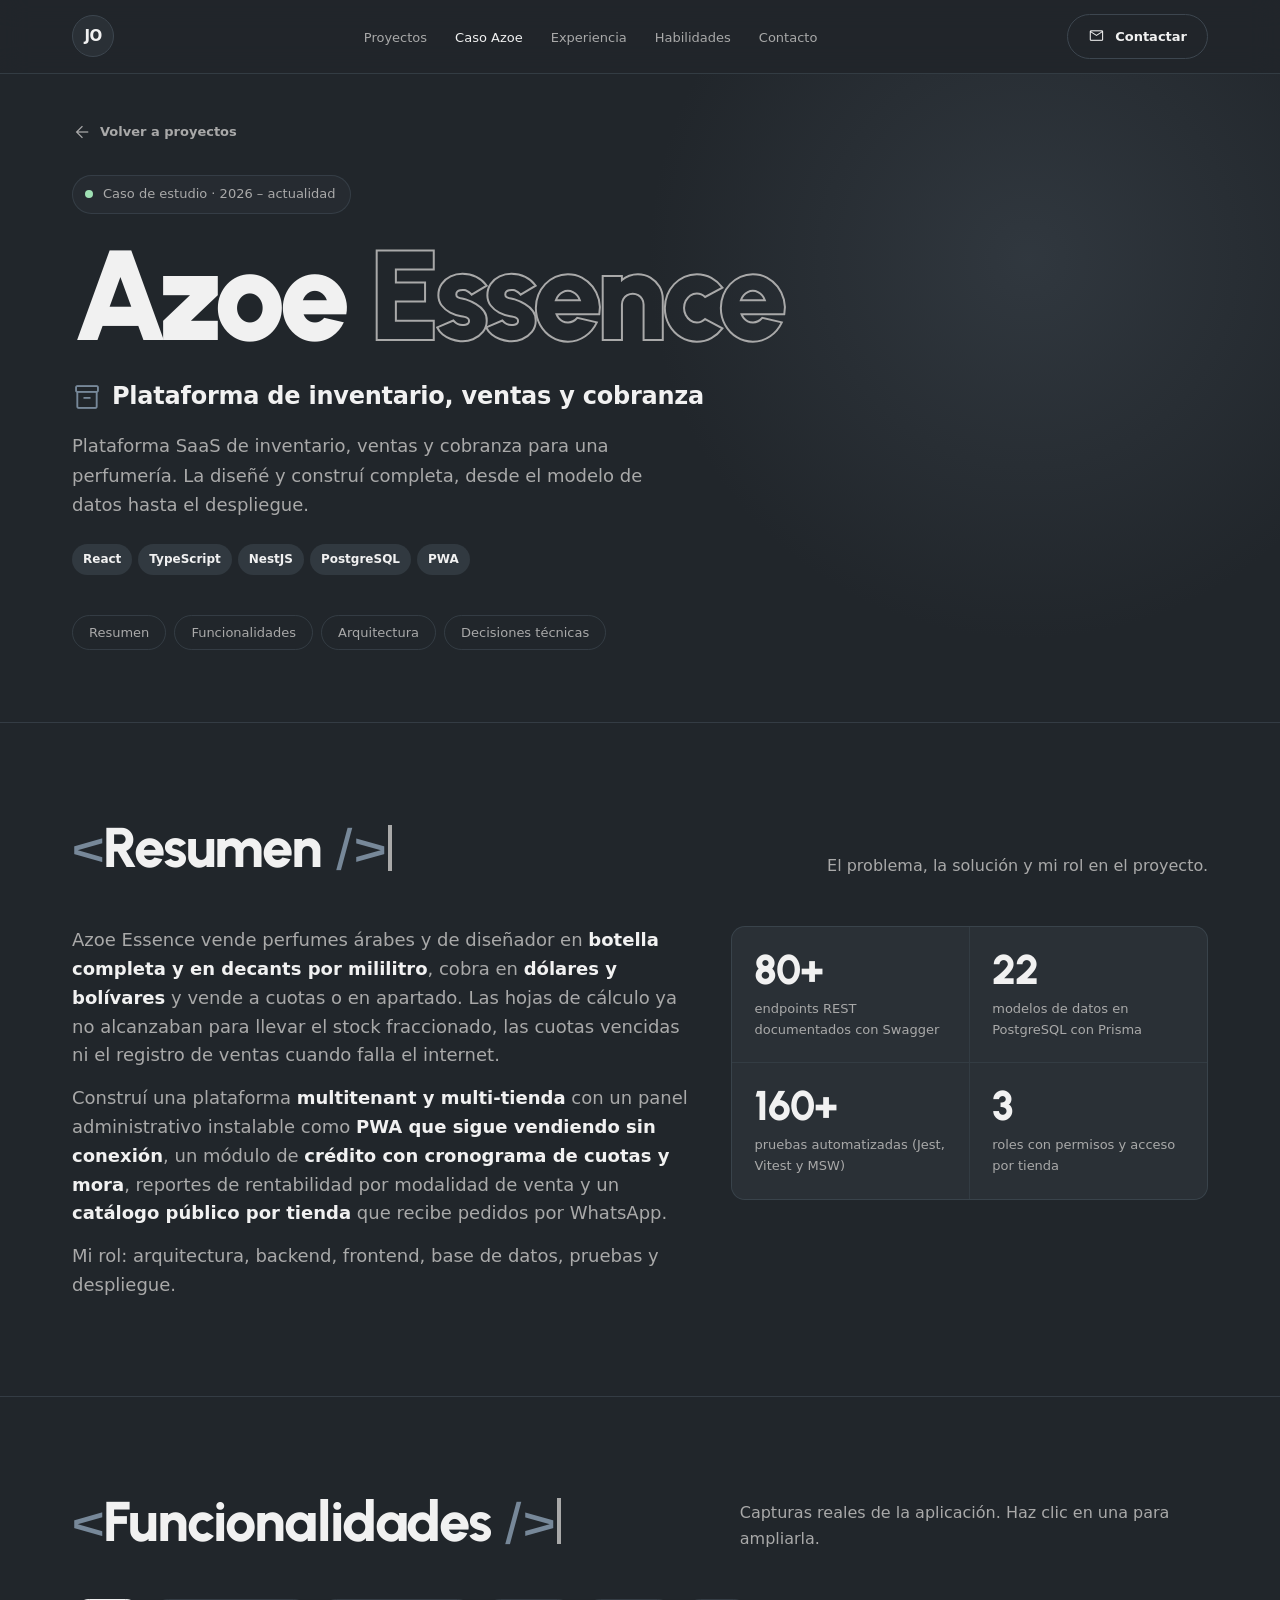
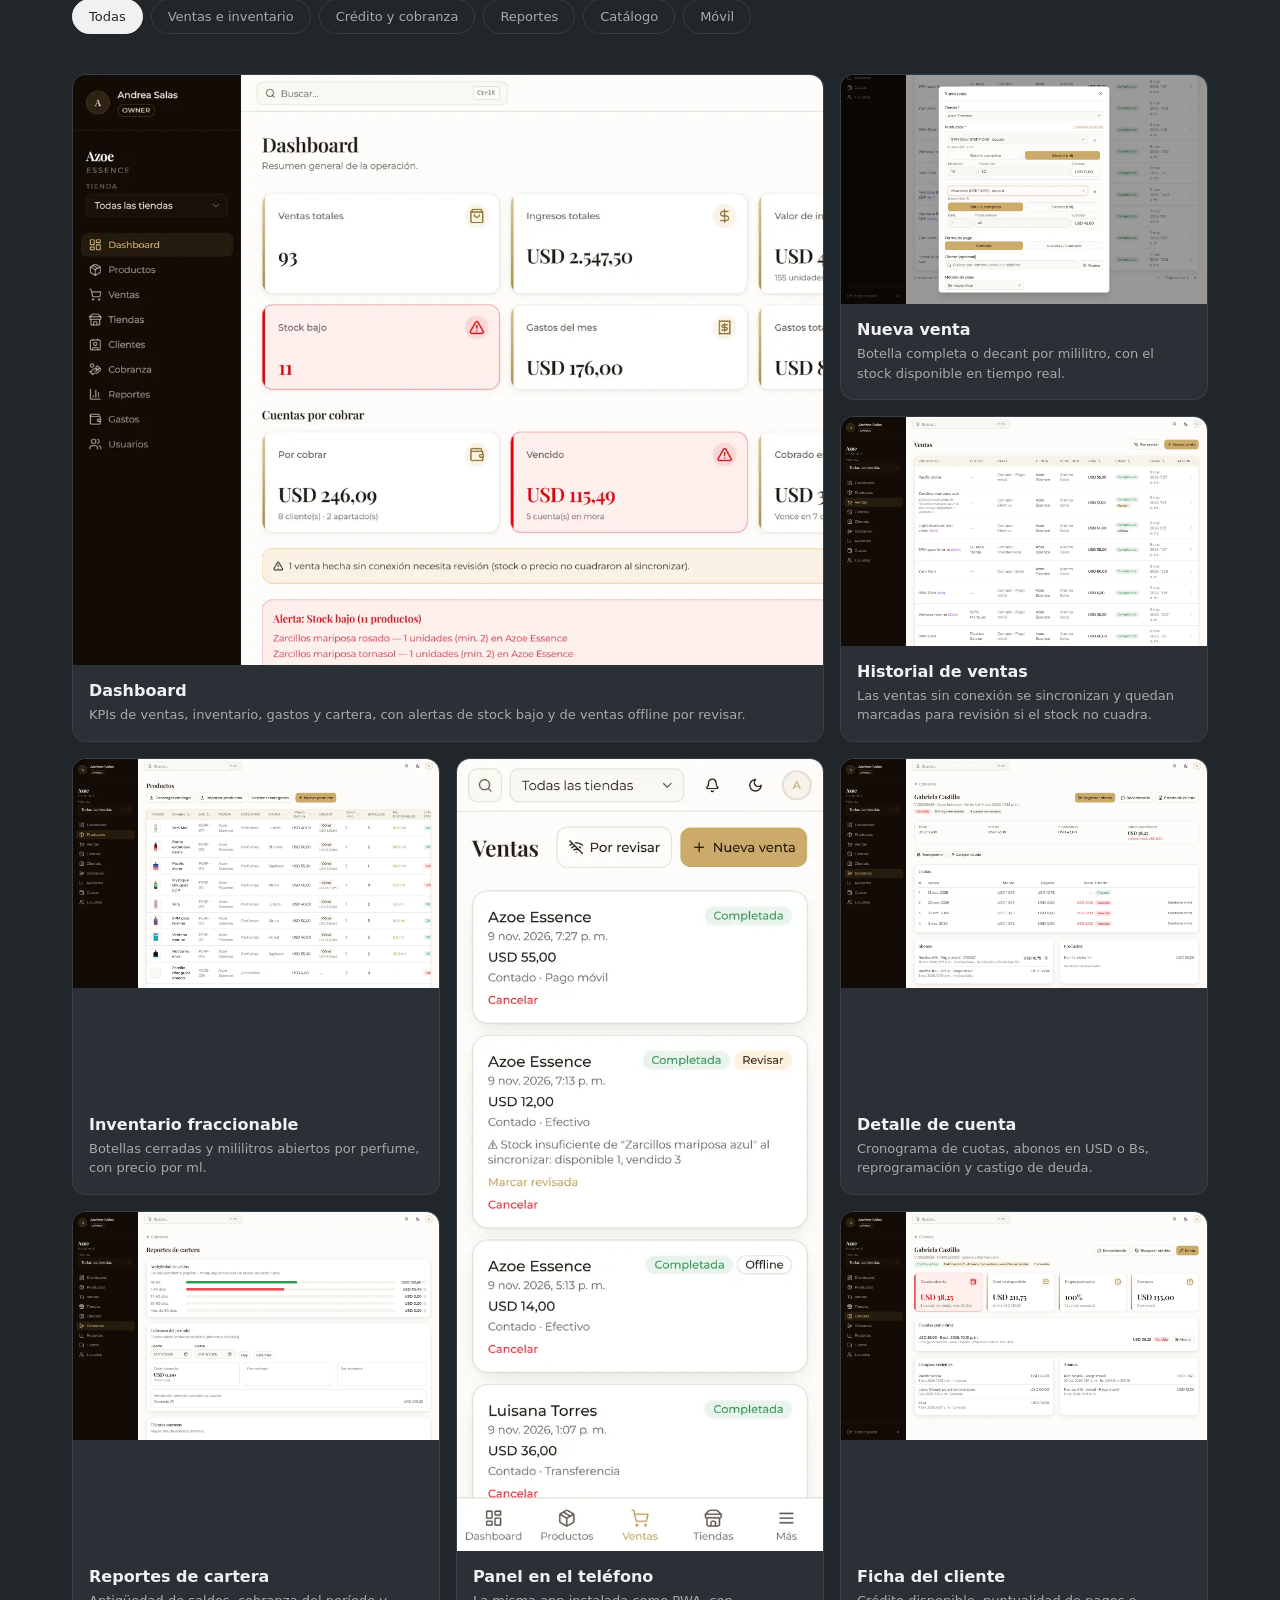
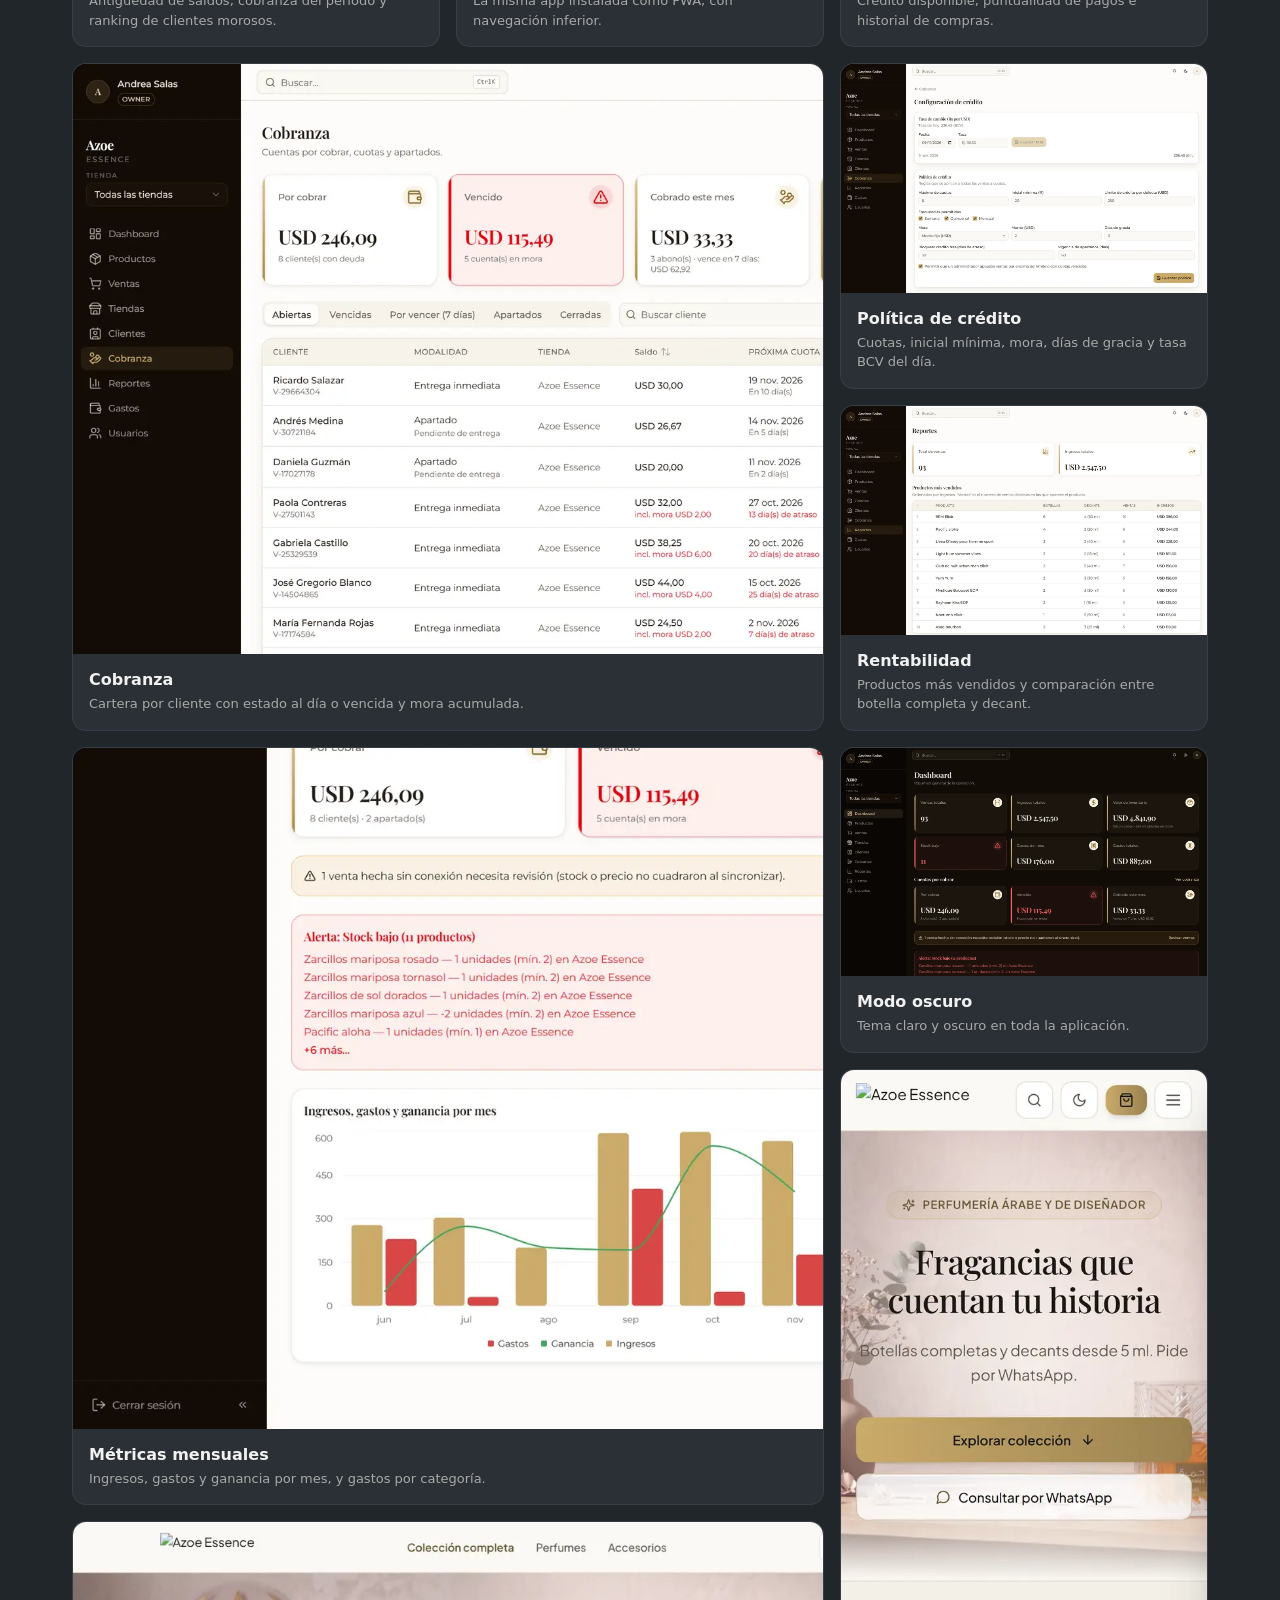
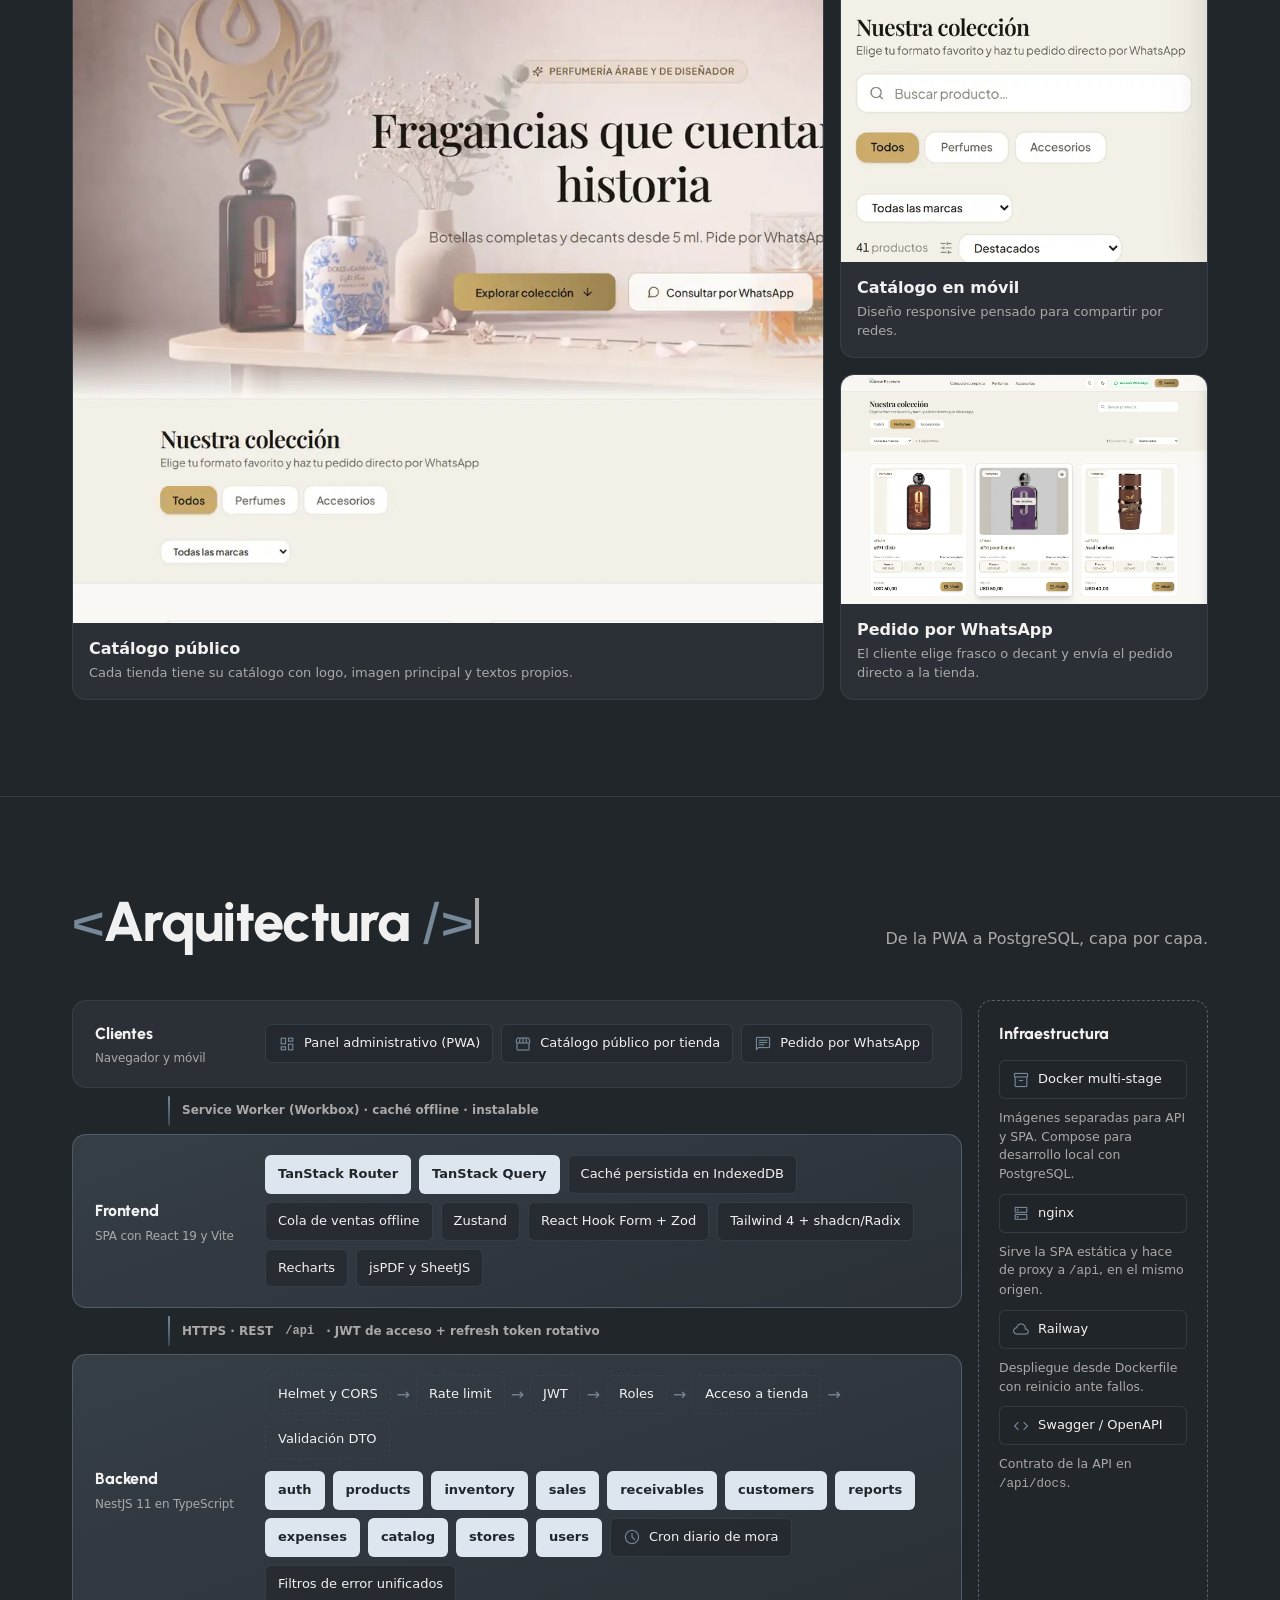
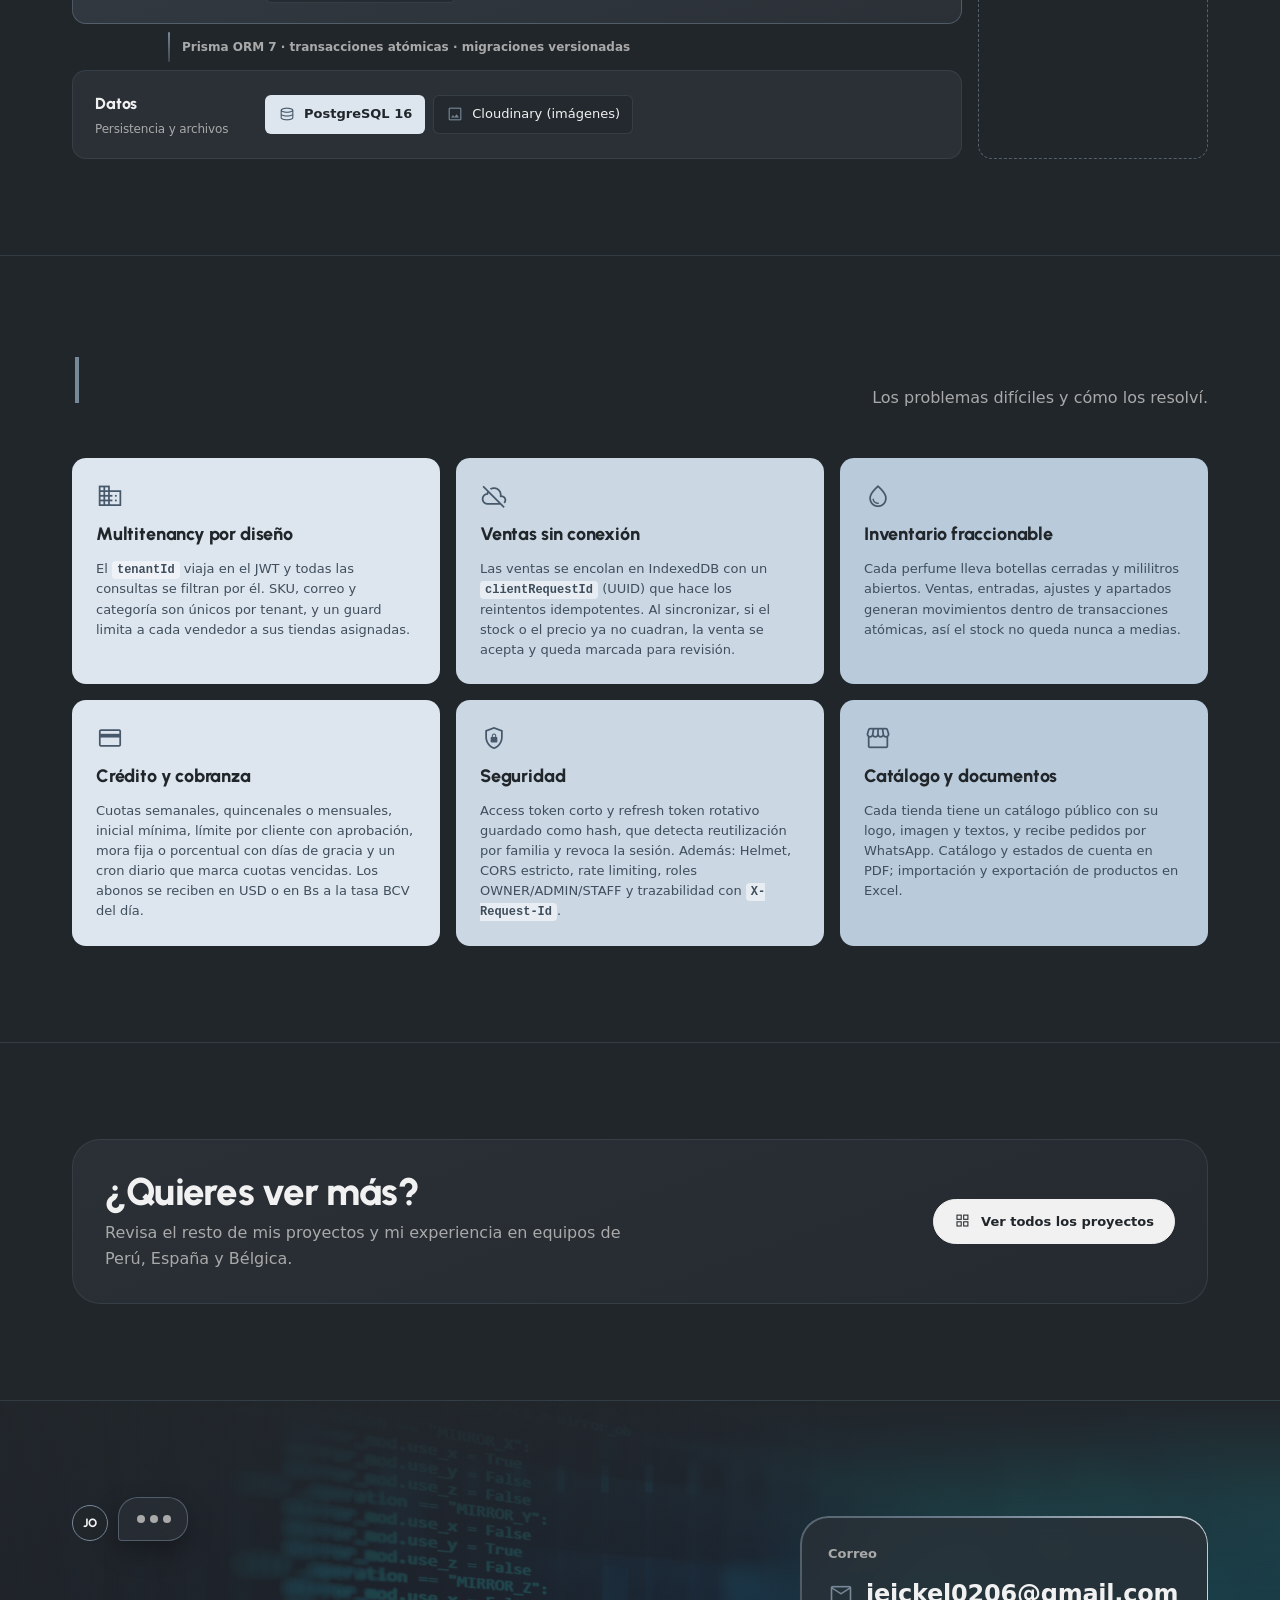
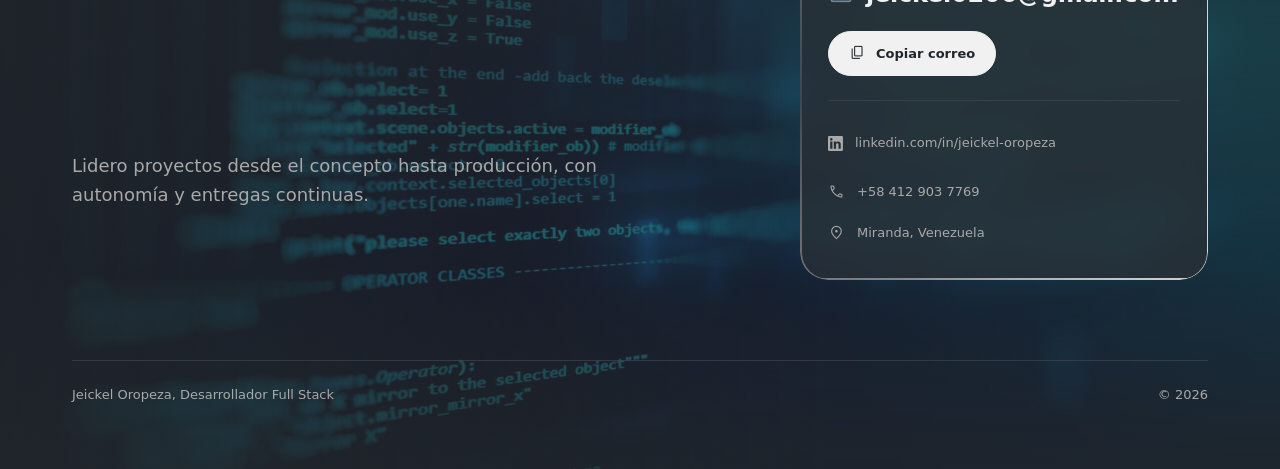
==== azoe-essence.html @ c1dcd114 "Portafolio de Jeickel Oropeza para GitHub Pages Sitio estático con la página principal y el caso de " ====
<!doctype html>
<html lang="es">
<head>
<meta charset="utf-8">
<meta name="viewport" content="width=device-width, initial-scale=1, viewport-fit=cover">
<title>Azoe Essence · Caso de estudio · Jeickel Oropeza</title>
<meta name="description" content="Caso de estudio: plataforma SaaS multitenant de inventario, ventas offline y cobranza para una perfumería, construida con React, NestJS y PostgreSQL.">
<meta name="theme-color" content="#21262B">
<meta property="og:type" content="website">
<meta property="og:title" content="Azoe Essence · Caso de estudio · Jeickel Oropeza">
<meta property="og:description" content="Caso de estudio: plataforma SaaS multitenant de inventario, ventas offline y cobranza para una perfumería, construida con React, NestJS y PostgreSQL.">
<meta property="og:image" content="assets/img/retrato.jpg">
<link rel="icon" href="data:image/svg+xml,%3Csvg xmlns='http://www.w3.org/2000/svg' viewBox='0 0 64 64'%3E%3Ccircle cx='32' cy='32' r='32' fill='%2321262B'/%3E%3Ctext x='32' y='41' font-family='Arial' font-weight='800' font-size='26' fill='%23F1F1F1' text-anchor='middle'%3EJO%3C/text%3E%3C/svg%3E">
<link rel="preconnect" href="https://fonts.googleapis.com">
<link rel="preconnect" href="https://fonts.gstatic.com" crossorigin>
<link href="https://fonts.googleapis.com/css2?family=SN+Pro:ital,wght@0,200..900;1,200..900&family=Urbanist:ital,wght@0,100..900;1,100..900&display=swap" rel="stylesheet">
<link href="https://fonts.googleapis.com/css2?family=Material+Symbols+Outlined" rel="stylesheet" />
<link rel="stylesheet" href="assets/css/styles.css">
</head>
<body>
<nav class="nav" aria-label="Principal">
  <div class="wrap">
    <a class="mono" href="index.html" aria-label="Inicio">JO</a>
    <ul>
      <li><a href="index.html#proyectos">Proyectos</a></li>
      <li><a href="azoe-essence.html" aria-current="page">Caso Azoe</a></li>
      <li><a href="index.html#experiencia">Experiencia</a></li>
      <li><a href="index.html#habilidades">Habilidades</a></li>
      <li><a href="#contacto">Contacto</a></li>
    </ul>
    <a class="btn" href="#contacto"><svg class="ico" data-i="mail"></svg>Contactar</a>
  </div>
</nav>

<header class="case-hero" id="inicio">
  <div class="wrap">
    <a class="back" href="index.html#proyectos"><svg class="ico" data-i="back"></svg>Volver a proyectos</a>
    <div><span class="status"><i></i>Caso de estudio · 2026 – actualidad</span></div>
    <h1 class="case-title">Azoe <span>Essence</span></h1>
    <p class="role"><svg class="ico" data-i="box"></svg>Plataforma de inventario, ventas y cobranza</p>
    <p class="lede">Plataforma SaaS de inventario, ventas y cobranza para una perfumería. La diseñé y construí completa, desde el modelo de datos hasta el despliegue.</p>
    <ul class="tags"><li>React</li><li>TypeScript</li><li>NestJS</li><li>PostgreSQL</li><li>PWA</li></ul>
    <nav class="toc" aria-label="Secciones del caso">
      <a class="chip" href="#resumen">Resumen</a>
      <a class="chip" href="#funcionalidades">Funcionalidades</a>
      <a class="chip" href="#arquitectura">Arquitectura</a>
      <a class="chip" href="#decisiones">Decisiones técnicas</a>
    </nav>
  </div>
</header>

<main class="case">
  <section class="block" id="resumen" aria-labelledby="t-resumen">
    <div class="wrap">
      <div class="head"><h2 id="t-resumen" class="typewriter code-title" data-code="Resumen" aria-label="Resumen">Resumen</h2><p>El problema, la solución y mi rol en el proyecto.</p></div>
      <div class="lead">
        <div>
          <p>Azoe Essence vende perfumes árabes y de diseñador en <b>botella completa y en decants por mililitro</b>, cobra en <b>dólares y bolívares</b> y vende a cuotas o en apartado. Las hojas de cálculo ya no alcanzaban para llevar el stock fraccionado, las cuotas vencidas ni el registro de ventas cuando falla el internet.</p>
          <p>Construí una plataforma <b>multitenant y multi-tienda</b> con un panel administrativo instalable como <b>PWA que sigue vendiendo sin conexión</b>, un módulo de <b>crédito con cronograma de cuotas y mora</b>, reportes de rentabilidad por modalidad de venta y un <b>catálogo público por tienda</b> que recibe pedidos por WhatsApp.</p>
          <p>Mi rol: arquitectura, backend, frontend, base de datos, pruebas y despliegue.</p>
        </div>
        <div class="stats">
          <div class="stat"><b>80+</b><small>endpoints REST documentados con Swagger</small></div>
          <div class="stat"><b>22</b><small>modelos de datos en PostgreSQL con Prisma</small></div>
          <div class="stat"><b>160+</b><small>pruebas automatizadas (Jest, Vitest y MSW)</small></div>
          <div class="stat"><b>3</b><small>roles con permisos y acceso por tienda</small></div>
        </div>
      </div>
    </div>
  </section>

  <section class="block" id="funcionalidades" aria-labelledby="t-funcionalidades">
    <div class="wrap">
      <div class="head"><h2 id="t-funcionalidades" class="typewriter code-title" data-code="Funcionalidades" aria-label="Funcionalidades">Funcionalidades</h2><p>Capturas reales de la aplicación. Haz clic en una para ampliarla.</p></div>
        <div class="filters" role="group" aria-label="Filtrar capturas" id="shotFilters"></div>
        <div class="shots" id="shots"></div>
    </div>
  </section>

  <section class="block" id="arquitectura" aria-labelledby="t-arquitectura">
    <div class="wrap">
      <div class="head"><h2 id="t-arquitectura" class="typewriter code-title" data-code="Arquitectura" aria-label="Arquitectura">Arquitectura</h2><p>De la PWA a PostgreSQL, capa por capa.</p></div>
        <div class="arch">
          <div class="layers">
            <div class="layer">
              <h4>Clientes<small>Navegador y móvil</small></h4>
              <div class="nodes">
                <span class="node"><svg class="ico" data-i="dash"></svg>Panel administrativo (PWA)</span>
                <span class="node"><svg class="ico" data-i="store"></svg>Catálogo público por tienda</span>
                <span class="node"><svg class="ico" data-i="chat"></svg>Pedido por WhatsApp</span>
              </div>
            </div>
            <div class="wire">Service Worker (Workbox) · caché offline · instalable</div>
            <div class="layer hl">
              <h4>Frontend<small>SPA con React 19 y Vite</small></h4>
              <div class="nodes">
                <span class="node key">TanStack Router</span>
                <span class="node key">TanStack Query</span>
                <span class="node">Caché persistida en IndexedDB</span>
                <span class="node">Cola de ventas offline</span>
                <span class="node">Zustand</span>
                <span class="node">React Hook Form + Zod</span>
                <span class="node">Tailwind 4 + shadcn/Radix</span>
                <span class="node">Recharts</span>
                <span class="node">jsPDF y SheetJS</span>
              </div>
            </div>
            <div class="wire">HTTPS · REST <code>/api</code> · JWT de acceso + refresh token rotativo</div>
            <div class="layer hl">
              <h4>Backend<small>NestJS 11 en TypeScript</small></h4>
              <div>
                <div class="pipe" aria-label="Ciclo de cada petición">
                  <span class="node">Helmet y CORS</span><i>→</i><span class="node">Rate limit</span><i>→</i><span class="node">JWT</span><i>→</i><span class="node">Roles</span><i>→</i><span class="node">Acceso a tienda</span><i>→</i><span class="node">Validación DTO</span>
                </div>
                <div class="nodes">
                  <span class="node key">auth</span><span class="node key">products</span><span class="node key">inventory</span><span class="node key">sales</span><span class="node key">receivables</span><span class="node key">customers</span><span class="node key">reports</span><span class="node key">expenses</span><span class="node key">catalog</span><span class="node key">stores</span><span class="node key">users</span>
                  <span class="node"><svg class="ico" data-i="clock"></svg>Cron diario de mora</span>
                  <span class="node">Filtros de error unificados</span>
                </div>
              </div>
            </div>
            <div class="wire">Prisma ORM 7 · transacciones atómicas · migraciones versionadas</div>
            <div class="layer">
              <h4>Datos<small>Persistencia y archivos</small></h4>
              <div class="nodes">
                <span class="node key"><svg class="ico" data-i="db"></svg>PostgreSQL 16</span>
                <span class="node"><svg class="ico" data-i="image"></svg>Cloudinary (imágenes)</span>
              </div>
            </div>
          </div>
          <aside class="infra" aria-label="Infraestructura">
            <h4>Infraestructura</h4>
            <span class="node"><svg class="ico" data-i="box"></svg>Docker multi-stage</span>
            <p>Imágenes separadas para API y SPA. Compose para desarrollo local con PostgreSQL.</p>
            <span class="node"><svg class="ico" data-i="server"></svg>nginx</span>
            <p>Sirve la SPA estática y hace de proxy a <code>/api</code>, en el mismo origen.</p>
            <span class="node"><svg class="ico" data-i="cloud"></svg>Railway</span>
            <p>Despliegue desde Dockerfile con reinicio ante fallos.</p>
            <span class="node"><svg class="ico" data-i="code"></svg>Swagger / OpenAPI</span>
            <p>Contrato de la API en <code>/api/docs</code>.</p>
          </aside>
        </div>
    </div>
  </section>

  <section class="block" id="decisiones" aria-labelledby="t-decisiones">
    <div class="wrap">
      <div class="head"><h2 id="t-decisiones" class="typewriter code-title" data-code="Decisiones" aria-label="Decisiones técnicas">Decisiones técnicas</h2><p>Los problemas difíciles y cómo los resolví.</p></div>
        <div class="decisions">
          <div class="dec"><svg class="ico" data-i="tenant"></svg><h4>Multitenancy por diseño</h4><p>El <code>tenantId</code> viaja en el JWT y todas las consultas se filtran por él. SKU, correo y categoría son únicos por tenant, y un guard limita a cada vendedor a sus tiendas asignadas.</p></div>
          <div class="dec"><svg class="ico" data-i="offline"></svg><h4>Ventas sin conexión</h4><p>Las ventas se encolan en IndexedDB con un <code>clientRequestId</code> (UUID) que hace los reintentos idempotentes. Al sincronizar, si el stock o el precio ya no cuadran, la venta se acepta y queda marcada para revisión.</p></div>
          <div class="dec"><svg class="ico" data-i="drop"></svg><h4>Inventario fraccionable</h4><p>Cada perfume lleva botellas cerradas y mililitros abiertos. Ventas, entradas, ajustes y apartados generan movimientos dentro de transacciones atómicas, así el stock no queda nunca a medias.</p></div>
          <div class="dec"><svg class="ico" data-i="card"></svg><h4>Crédito y cobranza</h4><p>Cuotas semanales, quincenales o mensuales, inicial mínima, límite por cliente con aprobación, mora fija o porcentual con días de gracia y un cron diario que marca cuotas vencidas. Los abonos se reciben en USD o en Bs a la tasa BCV del día.</p></div>
          <div class="dec"><svg class="ico" data-i="shield"></svg><h4>Seguridad</h4><p>Access token corto y refresh token rotativo guardado como hash, que detecta reutilización por familia y revoca la sesión. Además: Helmet, CORS estricto, rate limiting, roles OWNER/ADMIN/STAFF y trazabilidad con <code>X-Request-Id</code>.</p></div>
          <div class="dec"><svg class="ico" data-i="store"></svg><h4>Catálogo y documentos</h4><p>Cada tienda tiene un catálogo público con su logo, imagen y textos, y recibe pedidos por WhatsApp. Catálogo y estados de cuenta en PDF; importación y exportación de productos en Excel.</p></div>
        </div>
    </div>
  </section>

  <section class="block">
    <div class="wrap">
      <div class="case-next">
        <div><h2>¿Quieres ver más?</h2><p>Revisa el resto de mis proyectos y mi experiencia en equipos de Perú, España y Bélgica.</p></div>
        <a class="btn solid" href="index.html#proyectos"><svg class="ico" data-i="grid"></svg>Ver todos los proyectos</a>
      </div>
    </div>
  </section>
</main>

<section class="contact" id="contacto" aria-labelledby="t-con">
  <div class="wrap">
    <div class="contact-grid">
      <div class="contact-copy">
        <div class="hola-row"><span class="hola-av" aria-hidden="true">JO</span><div class="hola" id="hola"><span class="hola-dots" aria-hidden="true"><i></i><i></i><i></i></span><span class="hola-msg">¡Hola!</span><span class="hola-meta" aria-hidden="true"><span class="hola-time">Ahora</span><svg class="ico" data-i="ticks"></svg></span></div></div>
        <h2 id="t-con" class="typewriter" aria-label="Hablemos de tu próximo proyecto"><span class="tw-ghost" aria-hidden="true">Hablemos de tu próximo proyecto</span><span class="tw-text" aria-hidden="true" id="twText"></span></h2>
        <p class="sub">Lidero proyectos desde el concepto hasta producción, con autonomía y entregas continuas.</p>
        <div class="hola-row hola-row-2"><span class="hola-av" aria-hidden="true">JO</span><div class="hola hola-2" id="hola2"><span class="hola-dots" aria-hidden="true"><i></i><i></i><i></i></span><span class="hola-msg">Escríbeme y conversemos</span><span class="hola-meta" aria-hidden="true"><span class="hola-time">Ahora</span><svg class="ico" data-i="ticks"></svg></span></div></div>
      </div>
      <div class="contact-card glow">
        <span class="label">Correo</span>
        <div class="mail-row">
          <svg class="ico" data-i="mail"></svg>
          <span class="addr" id="addr">jeickel0206@gmail.com</span>
        </div>
        <button class="btn solid" id="copy" type="button"><svg class="ico" data-i="copy"></svg>Copiar correo</button>
        <ul class="contact-list">
          <li><a href="https://www.linkedin.com/in/jeickel-oropeza/" target="_blank" rel="noopener"><svg class="ico" data-i="linkedin"></svg>linkedin.com/in/jeickel-oropeza</a></li>
          <li><svg class="ico" data-i="phone"></svg>+58 412 903 7769</li>
          <li><svg class="ico" data-i="pin"></svg>Miranda, Venezuela</li>
        </ul>
      </div>
    </div>
    <footer><span>Jeickel Oropeza, Desarrollador Full Stack</span><span>© <span data-year>2026</span></span></footer>
  </div>
</section>

<div class="lightbox" id="lb" hidden role="dialog" aria-modal="true" aria-label="Imagen ampliada">
  <img id="lbImg" alt="">
  <button type="button" id="lbClose" aria-label="Cerrar"><svg class="ico" data-i="x"></svg></button>
</div>
<div class="toast" id="toast" hidden role="status"></div>

<script src="assets/js/common.js"></script>
<script src="assets/js/azoe.js"></script>
</body>
</html>
---- assets/css/styles.css ----
/* Layout: nombre monumental que invade el retrato en el hero; proyectos como filas alternas medio/texto con ranuras de video e imágenes; línea de tiempo real para la experiencia. */
:root{
  --ink:#21262B;      /* concreto oscuro, fondo base */
  --plum:#2A3036;     /* superficies (derivado) */
  --mauve:#3D464F;    /* bordes, superficies elevadas (derivado) */
  --rose:#778899;     /* acero azulado, acento */
  --blush:#A9A9A9;    /* gris metal, texto secundario */
  --cream:#F1F1F1;    /* blanco concreto, texto principal */
  --line:color-mix(in srgb,var(--mauve) 70%,transparent);
  --font:"SN Pro",system-ui,-apple-system,"Segoe UI",sans-serif;          /* texto */
  --font-display:"Urbanist","SN Pro",system-ui,sans-serif;                /* títulos y nombre */
  --s-1:.8125rem; --s0:1rem; --s1:1.125rem; --s2:1.5rem; --s3:2.25rem; --s4:3.5rem;
  --r-sm:6px; --r-md:14px; --r-lg:28px;
  --wrap:1200px;
  color-scheme:dark;
}
*,*::before,*::after{box-sizing:border-box}
[hidden]{display:none!important}
html{scroll-behavior:smooth;scroll-padding-top:84px}
body{margin:0;background:var(--ink);color:var(--cream);font-family:var(--font);font-size:var(--s0);line-height:1.6;-webkit-font-smoothing:antialiased;overflow-x:hidden}
body::before{content:"";position:fixed;inset:0 0 auto;height:env(safe-area-inset-top,0px);z-index:60;background:var(--ink)}
a{color:inherit}
h1,h2,h3,h4{font-family:var(--font-display);}
h1,h2,h3{line-height:1.05;text-wrap:balance;margin:0;font-weight:800;letter-spacing:-.02em}
p{margin:0}
.wrap{max-width:var(--wrap);margin:0 auto;padding-left:max(16px,env(safe-area-inset-left,0px));padding-right:max(16px,env(safe-area-inset-right,0px))}
@media (min-width:720px){.wrap{padding-left:max(32px,env(safe-area-inset-left,0px));padding-right:max(32px,env(safe-area-inset-right,0px))}}
.ico{width:1.15em;height:1.15em;flex:none;stroke:currentColor;fill:none;stroke-width:1.8;stroke-linecap:round;stroke-linejoin:round}
/* Íconos Material Symbols */
.ms.ico{width:auto;height:auto;font-family:"Material Symbols Outlined";font-weight:normal;font-style:normal;font-size:1.3em;line-height:1;letter-spacing:normal;text-transform:none;display:inline-block;white-space:nowrap;direction:ltr;-webkit-font-feature-settings:"liga";font-feature-settings:"liga";-webkit-font-smoothing:antialiased;font-variation-settings:"FILL" 0,"wght" 300,"GRAD" 0,"opsz" 24;overflow:hidden;user-select:none}
.role .ms.ico{font-size:30px}
.slot .bubble .ms.ico{font-size:26px}
.slot.img .bubble .ms.ico{font-size:19px}
.badge .ms.ico{font-size:24px}
.tools .ms.ico{font-size:17px}
.extra h3 .ms.ico{font-size:28px}
.mail .ms.ico{font-size:28px;color:var(--blush)}
.lightbox button .ms.ico{font-size:22px}
:focus-visible{outline:2px solid var(--blush);outline-offset:3px;border-radius:4px}

/* ---------- Nav ---------- */
.nav{position:sticky;top:env(safe-area-inset-top,0px);z-index:50;background:color-mix(in srgb,var(--ink) 82%,transparent);backdrop-filter:blur(14px);border-bottom:1px solid var(--line)}
.nav .wrap{display:flex;align-items:center;justify-content:space-between;gap:16px;padding-block:14px}
.mono{display:grid;place-items:center;width:42px;height:42px;border-radius:50%;background:var(--plum);border:1px solid var(--mauve);font-weight:800;letter-spacing:-.04em;text-decoration:none;font-size:15px}
.nav ul{display:flex;gap:28px;list-style:none;margin:0;padding:0}
.nav ul a{text-decoration:none;font-size:var(--s-1);font-weight:500;color:var(--blush);transition:color .2s}
.nav ul a:hover{color:var(--cream)}
.btn{display:inline-flex;align-items:center;gap:10px;font:600 var(--s-1)/1 var(--font);padding:13px 20px;border-radius:999px;border:1px solid var(--mauve);background:transparent;color:var(--cream);text-decoration:none;cursor:pointer;transition:background .2s,border-color .2s}
.btn:hover{background:var(--plum);border-color:var(--rose)}
.btn.solid{background:var(--cream);color:var(--ink);border-color:var(--cream)}
.btn.solid:hover{background:var(--blush);border-color:var(--blush)}
@media (max-width:760px){.nav ul{display:none}}

/* ---------- Hero ---------- */
.hero{position:relative;padding-block:56px 72px;overflow:hidden}
.hero::before{content:"";position:absolute;inset:-20% -10% auto auto;width:70vw;height:70vw;max-width:900px;max-height:900px;background:radial-gradient(closest-side,color-mix(in srgb,var(--mauve) 55%,transparent),transparent);pointer-events:none}
.hero-grid{position:relative;display:grid;grid-template-columns:minmax(0,1.15fr) minmax(0,.85fr);gap:24px;align-items:end}
.status{display:inline-flex;align-items:center;gap:10px;font-size:var(--s-1);font-weight:500;color:var(--blush);padding:8px 14px 8px 12px;border:1px solid var(--line);border-radius:999px;background:color-mix(in srgb,var(--plum) 60%,transparent)}
.status i{width:8px;height:8px;border-radius:50%;background:#9fe0b4;box-shadow:0 0 0 0 #9fe0b4;animation:pulse 2.4s infinite}
@keyframes pulse{70%{box-shadow:0 0 0 8px transparent}100%{box-shadow:0 0 0 0 transparent}}
.name{position:relative;z-index:3;margin-top:28px;font-weight:900;font-size:clamp(3.6rem,12.5vw,10.5rem);line-height:.86;letter-spacing:-.055em;margin-right:-38%}
.name span{display:block}
.name span:last-child{color:transparent;-webkit-text-stroke:2px var(--blush);padding-left:.42em}
.role{display:flex;align-items:center;gap:12px;margin-top:34px;font-size:var(--s2);font-weight:700;letter-spacing:-.01em}
.role .ico{color:var(--rose);width:28px;height:28px}
.lede{margin-top:16px;max-width:54ch;color:var(--blush);font-size:var(--s1);font-weight:400;line-height:1.65}
.cta{display:flex;flex-wrap:wrap;gap:12px;margin-top:32px}
.portrait{position:relative;z-index:1;aspect-ratio:4/5;border-radius:var(--r-lg) var(--r-lg) var(--r-lg) 140px;overflow:hidden;background:var(--mauve);max-width:100%}
.portrait img{width:100%;height:100%;object-fit:cover;object-position:50% 42%;transform:scale(1.25);transform-origin:50% 62%;filter:grayscale(1) contrast(1.08) brightness(1.05);mix-blend-mode:luminosity;display:block}
.portrait::after{content:"";position:absolute;inset:0;background:linear-gradient(170deg,transparent 45%,var(--ink) 100%),linear-gradient(120deg,color-mix(in srgb,var(--rose) 45%,transparent),transparent 60%);mix-blend-mode:normal}
.facts{display:grid;grid-template-columns:repeat(3,minmax(0,1fr));gap:1px;margin-top:56px;background:var(--line);border:1px solid var(--line);border-radius:var(--r-md);overflow:hidden}
.fact{display:flex;gap:14px;align-items:flex-start;padding:20px 22px;background:var(--ink)}
.fact .ico{color:var(--rose);margin-top:3px}
.fact b{display:block;font-size:var(--s0);font-weight:700}
.fact small{display:block;color:var(--blush);font-size:var(--s-1)}
@media (max-width:860px){
  .hero-grid{grid-template-columns:1fr}
  .name{margin-right:0}
  .portrait{order:-1;max-width:340px;aspect-ratio:1/1;border-radius:var(--r-lg) var(--r-lg) var(--r-lg) 90px}
  .facts{grid-template-columns:1fr}
}
/* entrada única del hero */
@media (prefers-reduced-motion:no-preference){
  .name span{animation:rise .9s cubic-bezier(.2,.7,.1,1) both}
  .name span:last-child{animation-delay:.12s}
  .portrait{animation:reveal 1.1s .1s cubic-bezier(.2,.7,.1,1) both}
  @keyframes rise{from{transform:translateY(.35em);opacity:.0}to{transform:none;opacity:1}}
  @keyframes reveal{from{clip-path:inset(100% 0 0 0)}to{clip-path:inset(0 0 0 0)}}
}

/* ---------- Secciones ---------- */
section.block{padding-block:96px;border-top:1px solid var(--line)}
.head{display:flex;flex-wrap:wrap;align-items:end;justify-content:space-between;gap:20px 40px;margin-bottom:48px}
.head h2{font-size:clamp(2.4rem,6vw,var(--s4))}
.head p{max-width:46ch;color:var(--blush)}

/* filtros */
.filters{display:flex;flex-wrap:wrap;gap:8px;margin-bottom:40px}
.chip{font:500 var(--s-1)/1 var(--font);padding:10px 16px;border-radius:999px;border:1px solid var(--line);background:transparent;color:var(--blush);cursor:pointer;transition:all .2s}
.chip:hover{border-color:var(--rose);color:var(--cream)}
.chip[aria-pressed="true"]{background:var(--cream);color:var(--ink);border-color:var(--cream)}

/* ---------- Proyectos ---------- */
.projects{display:grid;gap:28px}
.project{display:grid;grid-template-columns:minmax(0,7fr) minmax(0,5fr);gap:40px;align-items:center;padding:28px;border-radius:var(--r-lg);background:linear-gradient(160deg,var(--plum),color-mix(in srgb,var(--plum) 40%,var(--ink)));border:1px solid var(--line)}
.project:nth-child(even) .media{order:2}
.project[hidden]{display:none}
.media{display:grid;gap:12px;min-width:0}
.thumbs{display:grid;grid-template-columns:repeat(3,minmax(0,1fr));gap:12px}
.slot{position:relative;display:grid;place-items:center;max-width:100%;border-radius:var(--r-md);border:1.5px dashed color-mix(in srgb,var(--rose) 70%,transparent);background:color-mix(in srgb,var(--ink) 55%,transparent);color:var(--blush);cursor:pointer;overflow:hidden;transition:border-color .2s,background .2s;text-align:center}
.slot.video{aspect-ratio:16/9}
.slot.img{aspect-ratio:4/3}
.slot:hover,.slot.drag{border-color:var(--blush);background:color-mix(in srgb,var(--mauve) 35%,transparent)}
.slot input{position:absolute;width:1px;height:1px;opacity:0;pointer-events:none}
.slot .empty{display:grid;justify-items:center;gap:8px;padding:12px}
.slot .bubble{display:grid;place-items:center;width:56px;height:56px;border-radius:50%;background:var(--mauve);color:var(--cream)}
.slot.img .bubble{width:38px;height:38px}
.slot .bubble .ico{width:22px;height:22px}
.slot.img .bubble .ico{width:17px;height:17px}
.slot strong{font-size:var(--s-1);font-weight:600;color:var(--cream)}
.slot small{font-size:11.5px;color:var(--blush);opacity:.8}
.slot.img small{display:none}
.slot.filled{border-style:solid;border-color:var(--mauve);cursor:default;background:#000}
.slot.filled img,.slot.filled video{position:absolute;inset:0;width:100%;height:100%;object-fit:cover}
.slot.filled img{cursor:zoom-in}
.slot.filled video{object-fit:contain;background:#000}
.tools{position:absolute;top:8px;right:8px;display:flex;gap:6px;z-index:2;opacity:0;transition:opacity .2s}
.slot.filled:hover .tools,.slot.filled:focus-within .tools{opacity:1}
@media (hover:none){.tools{opacity:1}}
.tools button{display:grid;place-items:center;width:32px;height:32px;border-radius:50%;border:0;background:color-mix(in srgb,var(--ink) 80%,transparent);color:var(--cream);cursor:pointer}
.tools button:hover{background:var(--rose)}
.tools .ico{width:15px;height:15px}

.info{min-width:0;display:grid;gap:16px;align-content:center}
.meta{display:flex;align-items:center;gap:14px}
.badge{display:grid;place-items:center;width:48px;height:48px;border-radius:var(--r-md);background:var(--mauve);color:var(--cream);flex:none}
.badge .ico{width:22px;height:22px}
.meta b{display:block;font-weight:700;font-size:var(--s0)}
/* Logos de empresas: altura base por contexto (--lh) por factor óptico de cada logo (--k) */
.logo{display:block;height:calc(var(--lh,20px)*var(--k,1));width:auto;max-width:100%;opacity:.94}
.meta .logo{--lh:20px;margin-bottom:6px}
.timeline .logo{--lh:26px;margin-bottom:2px}
.vh{position:absolute;width:1px;height:1px;overflow:hidden;clip:rect(0 0 0 0);white-space:nowrap}
.meta small{display:block;color:var(--blush);font-size:var(--s-1);font-variant-numeric:tabular-nums}
.info h3{font-size:clamp(1.6rem,3vw,2.1rem);letter-spacing:-.025em}
.info p{color:var(--blush);max-width:52ch}
.impact{display:flex;gap:10px;align-items:flex-start;padding:14px 16px;border-radius:var(--r-sm);background:color-mix(in srgb,var(--ink) 50%,transparent);border-left:3px solid var(--rose);font-size:var(--s-1);color:var(--cream)}
.impact .ico{color:var(--blush);margin-top:2px}
.tags{display:flex;flex-wrap:wrap;gap:6px;list-style:none;margin:0;padding:0}
.tags li{font-size:12px;font-weight:600;padding:6px 11px;border-radius:999px;background:color-mix(in srgb,var(--mauve) 60%,transparent);color:var(--cream)}
@media (max-width:900px){
  .project{grid-template-columns:1fr;gap:24px;padding:16px}
  .project:nth-child(even) .media{order:0}
}

/* ---------- Experiencia ---------- */
.timeline{list-style:none;margin:0;padding:0;position:relative}
.timeline::before{content:"";position:absolute;left:150px;top:8px;bottom:8px;width:1px;background:var(--line)}
.timeline li{display:grid;grid-template-columns:150px minmax(0,1fr);gap:0 40px;padding-block:22px;position:relative}
.timeline li::before{content:"";position:absolute;left:144px;top:31px;width:13px;height:13px;border-radius:50%;background:var(--ink);border:2px solid var(--rose)}
.timeline li:first-child::before{background:var(--blush);border-color:var(--blush)}
.timeline time{font-size:var(--s-1);font-weight:600;color:var(--blush);font-variant-numeric:tabular-nums;padding-top:4px;padding-right:24px}
.timeline .job{padding-left:16px}
.timeline h3{font-size:var(--s2);letter-spacing:-.02em}
.timeline .job span{display:block;color:var(--rose);font-weight:600;font-size:var(--s-1);margin:4px 0 10px;filter:brightness(1.35)}
.timeline .job em{display:block;font-style:normal;font-size:var(--s-1);color:var(--blush);margin:-6px 0 10px}
.timeline .job p{color:var(--blush);max-width:62ch}
@media (max-width:640px){
  .timeline::before{left:6px}
  .timeline li{grid-template-columns:1fr;padding-left:32px}
  .timeline li::before{left:0;top:27px}
  .timeline .job{padding-left:0}
  .timeline time{padding:0 0 6px}
}

/* ---------- Habilidades ---------- */
.skills{display:grid;grid-template-columns:repeat(3,minmax(0,1fr));gap:20px}
.tier{padding:28px;border-radius:var(--r-md);border:1px solid var(--line);display:grid;gap:18px;align-content:start}
.tier:first-child{background:var(--plum);border-color:var(--mauve)}
.tier header{display:flex;align-items:center;justify-content:space-between;gap:12px}
.tier h3{font-size:var(--s2)}
.meter{display:flex;gap:4px}
.meter i{width:18px;height:6px;border-radius:3px;background:var(--mauve)}
.meter i.on{background:var(--blush)}
.tier header .badge{width:40px;height:40px}
.tier h3{font-size:clamp(1.2rem,2vw,var(--s2))}
.grp{display:grid;gap:10px}
.grp h4{margin:0;font-size:var(--s-1);font-weight:600;color:var(--blush)}
.extra .tier p+p{margin-top:12px}
.tier ul{display:flex;flex-wrap:wrap;gap:8px;list-style:none;margin:0;padding:0}
.tier li{display:inline-flex;align-items:center;gap:8px;font-size:var(--s-1);font-weight:500;padding:8px 13px;border-radius:var(--r-sm);background:color-mix(in srgb,var(--ink) 55%,transparent);border:1px solid var(--line)}
.extra{display:grid;grid-template-columns:repeat(2,minmax(0,1fr));gap:20px;margin-top:20px}
.extra .tier{grid-auto-flow:row}
.extra .tier p{color:var(--blush)}
.extra .tier p b{color:var(--cream);font-weight:600}
.extra h3{display:flex;align-items:center;gap:12px}
.extra h3 .ico{color:var(--rose);width:26px;height:26px}
@media (max-width:900px){.skills,.extra{grid-template-columns:1fr}}

/* ---------- Contacto ---------- */
.contact{padding-block:96px 64px;border-top:1px solid var(--line);background:radial-gradient(80% 120% at 0% 100%,color-mix(in srgb,var(--mauve) 60%,transparent),transparent 60%),var(--ink)}
.contact h2{font-size:clamp(2.6rem,8vw,6rem);letter-spacing:-.05em;line-height:.92}
.contact .sub{margin-top:20px;color:var(--blush);max-width:48ch;font-size:var(--s1)}
.mail{display:flex;flex-wrap:wrap;align-items:center;gap:12px 20px;margin-top:40px;padding:22px 24px;border-radius:var(--r-md);border:1px solid var(--mauve);background:var(--plum);max-width:680px}
.mail .addr{font-size:clamp(1.05rem,3.2vw,1.6rem);font-weight:700;letter-spacing:-.01em;user-select:all;word-break:break-all;min-width:0;flex:1}
.links{display:flex;flex-wrap:wrap;gap:12px;margin-top:20px}
.links .item{display:inline-flex;align-items:center;gap:10px;padding:12px 16px;border-radius:999px;border:1px solid var(--line);font-size:var(--s-1);font-weight:500;color:var(--blush);text-decoration:none;user-select:text}
a.item:hover{color:var(--cream);border-color:var(--rose)}
footer{display:flex;flex-wrap:wrap;justify-content:space-between;gap:12px;margin-top:80px;padding-top:24px;border-top:1px solid var(--line);font-size:var(--s-1);color:var(--blush)}

/* ---------- Lightbox ---------- */
.lightbox{position:fixed;inset:0;z-index:100;display:grid;place-items:center;background:color-mix(in srgb,var(--ink) 92%,transparent);backdrop-filter:blur(6px);padding:max(24px,env(safe-area-inset-top,0px)) max(16px,env(safe-area-inset-right,0px)) max(24px,env(safe-area-inset-bottom,0px)) max(16px,env(safe-area-inset-left,0px))}
.lightbox img{max-width:min(1200px,100%);max-height:86vh;border-radius:var(--r-md);box-shadow:0 30px 80px rgba(0,0,0,.45)}
.lightbox button{position:absolute;top:calc(16px + env(safe-area-inset-top,0px));right:calc(16px + env(safe-area-inset-right,0px));display:grid;place-items:center;width:44px;height:44px;border-radius:50%;border:1px solid var(--mauve);background:var(--plum);color:var(--cream);cursor:pointer}
.toast{position:fixed;left:50%;bottom:calc(24px + env(safe-area-inset-bottom,0px));transform:translateX(-50%);z-index:110;padding:12px 18px;border-radius:999px;background:var(--cream);color:var(--ink);font-weight:600;font-size:var(--s-1)}
@media (prefers-reduced-motion:reduce){*:not(.track):not(.tw-text):not(.caret):not(.hola):not(.hola *):not(.hola-av){animation:none!important;transition:none!important}html{scroll-behavior:auto}}

/* ===== Animaciones de color ===== */
@property --glow{syntax:"<color>";inherits:false;initial-value:#3D464F}
@property --ang{syntax:"<angle>";inherits:false;initial-value:0deg}
.hero::before{background:radial-gradient(closest-side,color-mix(in srgb,var(--glow) 60%,transparent),transparent)}
.name span:last-child{-webkit-text-stroke-color:var(--blush)}
.mono{transition:background .4s,color .4s}
.mono:hover{background:var(--cream);color:var(--ink)}
.tags li{transition:background .3s,color .3s}
.tags li:hover{background:var(--rose);color:var(--cream)}
.impact{transition:border-color .4s,background .4s}
.project:hover .impact{border-left-color:var(--blush);background:color-mix(in srgb,var(--rose) 18%,transparent)}
.project{transition:border-color .4s}
.project:hover{border-color:var(--rose)}
.badge{transition:background .4s,color .4s}
.project:hover .badge{background:var(--cream);color:var(--ink)}
@media (prefers-reduced-motion:no-preference){
  .hero::before{animation:glowShift 14s ease-in-out infinite}
  @keyframes glowShift{0%,100%{--glow:#3D464F}33%{--glow:#778899}66%{--glow:#A9A9A9}}
  .name span:last-child{animation:rise .9s .12s cubic-bezier(.2,.7,.1,1) both,strokeShift 9s 1s ease-in-out infinite}
  @keyframes strokeShift{0%,100%{-webkit-text-stroke-color:#A9A9A9}40%{-webkit-text-stroke-color:#778899}70%{-webkit-text-stroke-color:#F1F1F1}}
  .status{animation:pillShift 10s ease-in-out infinite}
  @keyframes pillShift{0%,100%{border-color:var(--line)}50%{border-color:var(--rose)}}
}

/* ===== Habilidades en tonos claros ===== */
#habilidades .tier{--t-bg:#DDE6EE;background:var(--t-bg);border-color:transparent;color:var(--ink);transition:background .45s,transform .45s}
#skills .tier:nth-child(2){--t-bg:#CBD8E4}
#skills .tier:nth-child(3){--t-bg:#B9CADA}
.extra .tier:first-child{--t-bg:#D4DFE9}
.extra .tier:last-child{--t-bg:#C3D2DF}
#habilidades .tier:hover{background:color-mix(in srgb,var(--t-bg) 72%,#778899)}
#habilidades .tier h3{color:var(--ink)}
#habilidades .grp h4{color:#46586A}
#habilidades .tier li{background:rgba(255,255,255,.45);border-color:rgba(70,88,106,.22);color:var(--ink);transition:background .3s,color .3s,border-color .3s}
#habilidades .tier li:hover{background:var(--ink);color:var(--cream);border-color:var(--ink)}
#habilidades .tier .badge{background:var(--ink);color:var(--cream)}
#habilidades .extra .tier p{color:#3F4E5D}
#habilidades .extra .tier p b{color:var(--ink)}
#habilidades .extra h3 .ico{color:#46586A}

/* ===== Contacto sobre imagen de código ===== */
.contact{position:relative;background:
  linear-gradient(90deg,color-mix(in srgb,var(--ink) 70%,transparent) 0%,transparent 65%),
  linear-gradient(180deg,var(--ink) 0%,color-mix(in srgb,var(--ink) 78%,transparent) 28%,color-mix(in srgb,var(--ink) 62%,transparent) 70%,color-mix(in srgb,var(--ink) 88%,transparent) 100%),
  url("../img/contacto-fondo.jpg") center/cover no-repeat,var(--ink)}
.contact-grid{display:grid;grid-template-columns:minmax(0,1.25fr) minmax(0,.75fr);gap:48px;align-items:end}
.contact-copy{min-width:0}
.contact .contact-copy h2{font-size:clamp(2.6rem,7vw,5.6rem);letter-spacing:-.045em;line-height:.92}
.contact .contact-copy .sub{margin-top:24px}
.contact-card{position:relative;display:grid;gap:18px;padding:28px;border-radius:var(--r-lg);background:color-mix(in srgb,var(--plum) 78%,transparent);backdrop-filter:blur(12px);-webkit-backdrop-filter:blur(12px);min-width:0}
.contact-card .label{font-size:var(--s-1);font-weight:600;color:var(--blush)}
.mail-row{display:flex;align-items:center;gap:12px;margin-top:-8px;min-width:0}
.mail-row .ms.ico{font-size:26px;color:var(--rose)}
.mail-row .addr{font-size:clamp(1.15rem,2.2vw,1.5rem);font-weight:700;letter-spacing:-.01em;user-select:all;overflow-wrap:anywhere;min-width:0}
.contact-card .btn{justify-self:start}
.contact-list{list-style:none;margin:6px 0 0;padding:16px 0 0;border-top:1px solid var(--line);display:grid;gap:4px}
.contact-list li,.contact-list a{display:flex;align-items:center;gap:12px;font-size:var(--s-1);font-weight:500;color:var(--blush);text-decoration:none;padding:8px 0;transition:color .3s}
.contact-list a:hover{color:var(--cream)}
.glow::before{content:"";position:absolute;inset:0;border-radius:inherit;padding:1.5px;background:conic-gradient(from var(--ang),#778899,#F1F1F1,#A9A9A9,#3D464F,#778899);-webkit-mask:linear-gradient(#000 0 0) content-box,linear-gradient(#000 0 0);-webkit-mask-composite:xor;mask-composite:exclude;pointer-events:none}
.contact footer{margin-top:80px}
@media (prefers-reduced-motion:no-preference){
  .glow::before{animation:spin 7s linear infinite}
  @keyframes spin{to{--ang:360deg}}
}
@media (max-width:860px){.contact-grid{grid-template-columns:1fr;gap:32px}.contact-card{padding:22px}}

/* ===== Cintas horizontales de tecnologías (movimiento automático continuo) ===== */
.ribbons{position:relative;margin-top:40px;margin-inline:calc(50% - 50vw);overflow:hidden}
.ribbon{overflow:hidden;padding-block:16px}
.ribbon.r1{background:var(--cream)}
.track{display:flex;width:max-content;list-style:none;margin:0;padding:0;animation:marquee 38s linear infinite}
.track li{display:flex;align-items:center;gap:26px;padding-right:26px;font-family:var(--font-display);font-size:clamp(1.1rem,2vw,1.45rem);font-weight:800;letter-spacing:-.01em;white-space:nowrap}
.r1 .track li{color:var(--ink)}
.track li::after{content:"";width:8px;height:8px;border-radius:50%;flex:none}
.r1 .track li::after{background:var(--rose)}
.ribbons:hover .track{animation-play-state:paused}
@keyframes marquee{from{transform:translateX(0)}to{transform:translateX(-50%)}}
@media (max-width:640px){.ribbons{margin-top:28px}.ribbon{padding-block:12px}}

/* ===== Efecto máquina de escribir en el título de contacto ===== */
.typewriter{position:relative}
.tw-ghost{visibility:hidden}
.tw-text{position:absolute;inset:0}
.tw-text::after{content:"";display:inline-block;width:.07em;height:.82em;margin-left:.06em;vertical-align:-.06em;background:var(--rose);animation:caret 1s steps(1) infinite}
.tw-text.done::after{background:var(--blush)}
@keyframes caret{50%{opacity:0}}

/* ===== Proyectos con tonos intercalados ===== */
.project:nth-child(even){background:linear-gradient(160deg,#363E46,color-mix(in srgb,#363E46 55%,var(--plum)));border-color:color-mix(in srgb,var(--rose) 35%,transparent)}
.project:nth-child(even) .slot{background:color-mix(in srgb,var(--ink) 40%,transparent)}

/* ===== Títulos de sección escritos como una línea de código: <Proyectos /> ===== */
.code-title{white-space:nowrap;text-wrap:nowrap}
.code-title .tok{color:var(--rose);font-weight:500}
.code-title .tw-text .tok{color:var(--rose)}

/* ===== Globo de chat "¡Hola!" antes del título de contacto ===== */
.hola{position:relative;display:inline-flex;align-items:center;min-height:52px;margin-bottom:22px;padding:12px 22px;border-radius:24px 24px 24px 6px;background:var(--cream);color:var(--ink);font-family:var(--font-display);font-weight:800;font-size:clamp(1.2rem,2.4vw,1.6rem);letter-spacing:-.01em;box-shadow:0 12px 30px rgba(0,0,0,.3);transform-origin:0 100%;opacity:0;transform:translateY(14px) scale(.6)}
.hola::after{content:"";position:absolute;left:-1px;bottom:-9px;width:18px;height:14px;background:var(--cream);clip-path:polygon(0 0,100% 0,0 100%)}
.hola .hola-msg{display:none}
.hola-dots{display:inline-flex;gap:5px;padding-block:6px}
.hola-dots i{width:8px;height:8px;border-radius:50%;background:var(--rose);animation:holaDot 1.1s infinite ease-in-out}
.hola-dots i:nth-child(2){animation-delay:.15s}.hola-dots i:nth-child(3){animation-delay:.3s}
@keyframes holaDot{0%,80%,100%{transform:none;opacity:.4}40%{transform:translateY(-4px);opacity:1}}
.hola.show{animation:holaPop .55s cubic-bezier(.2,1.4,.4,1) forwards}
@keyframes holaPop{to{opacity:1;transform:none}}
.hola.sent .hola-dots{display:none}
.hola.sent .hola-msg{display:inline;animation:holaText .35s ease-out}
@keyframes holaText{from{opacity:0;transform:translateY(4px)}to{opacity:1;transform:none}}
.hola.wave{animation:holaWave .6s ease-in-out}
@keyframes holaWave{0%,100%{transform:none}30%{transform:rotate(-4deg) scale(1.04)}60%{transform:rotate(3deg)}}
.hola.sent{opacity:1;transform:none}
.hola-2{margin:26px 0 0}
#twText::after{display:none}
#twText .rest{visibility:hidden}
#twText .caret{display:inline-block;width:.07em;height:.82em;margin-left:.04em;margin-right:-.11em;vertical-align:-.06em;background:var(--rose);animation:caret 1s steps(1) infinite}
#twText.done .caret{background:var(--blush)}
/* Flotación suave y continua de los globos una vez enviados */
.hola.idle{animation:holaFloat 4.2s ease-in-out infinite}
.hola-2.idle{animation-delay:-2.1s}
@keyframes holaFloat{0%,100%{transform:translateY(0)}50%{transform:translateY(-6px)}}

/* ===== Propuesta B de globos: mensajería con avatar, hora y confirmación de lectura ===== */
.hola-row{display:flex;align-items:flex-end;gap:10px;margin-bottom:22px}
.hola-row-2{margin:26px 0 0}
.hola-av{display:grid;place-items:center;width:36px;height:36px;border-radius:50%;flex:none;background:var(--ink);border:1.5px solid var(--rose);color:var(--cream);font:800 12px/1 var(--font-display);letter-spacing:-.02em;opacity:0;transform:scale(.4);transition:opacity .35s,transform .45s cubic-bezier(.2,1.5,.4,1)}
.hola-row:has(.hola.show,.hola.sent) .hola-av{opacity:1;transform:none}
.hola,.hola-2{margin:0;min-height:44px;padding:10px 16px 10px 18px;gap:12px;border-radius:20px 20px 20px 4px;
  background:color-mix(in srgb,var(--plum) 72%,transparent);-webkit-backdrop-filter:blur(10px);backdrop-filter:blur(10px);
  border:1px solid color-mix(in srgb,var(--rose) 55%,transparent);color:var(--cream);
  font-family:var(--font);font-weight:600;font-size:clamp(1rem,1.8vw,1.15rem);box-shadow:0 10px 26px rgba(0,0,0,.28);
  transform-origin:0 100%;transform:translateX(-18px);opacity:0}
.hola-2{background:#5F7183;border-color:transparent}
.hola::after{display:none}
.hola-dots i{background:var(--blush)}
.hola-2 .hola-dots i{background:var(--cream)}
.hola.show{animation:holaSlide .5s cubic-bezier(.2,1.2,.4,1) forwards}
@keyframes holaSlide{to{opacity:1;transform:none}}
.hola-meta{display:none;align-items:center;gap:4px;font-size:11px;font-weight:500;color:var(--blush);align-self:flex-end;margin-bottom:-2px}
.hola-2 .hola-meta{color:color-mix(in srgb,var(--cream) 80%,transparent)}
.hola.sent .hola-meta{display:inline-flex}
.hola-meta .ms.ico{font-size:16px;color:var(--blush);transition:color .4s .9s}
.hola.sent .hola-meta .ms.ico{color:#A1B8CF}
.hola-2.sent .hola-meta .ms.ico{color:var(--cream)}
.hola.wave{animation:holaRing .7s ease-out}
@keyframes holaRing{0%{box-shadow:0 0 0 0 color-mix(in srgb,var(--blush) 55%,transparent),0 10px 26px rgba(0,0,0,.28)}100%{box-shadow:0 0 0 12px transparent,0 10px 26px rgba(0,0,0,.28)}}
.hola.idle{animation:holaBreath 5s ease-in-out infinite}
.hola-2.idle{animation-delay:-2.5s}
@keyframes holaBreath{0%,100%{border-color:color-mix(in srgb,var(--rose) 55%,transparent)}50%{border-color:var(--blush)}}
.hola-2.idle{animation-name:holaBreath2}
@keyframes holaBreath2{0%,100%{background:#5F7183}50%{background:#778899}}

/* ===== Caso de estudio: Azoe Essence ===== */
.case-link{justify-self:start;margin-top:4px}
.slot.filled.cover img{object-position:50% 0}
.case .lead{display:grid;grid-template-columns:minmax(0,1.3fr) minmax(0,1fr);gap:40px;align-items:start;margin-bottom:72px}
.case .lead p{color:var(--blush);font-size:var(--s1);max-width:60ch}
.case .lead p+p{margin-top:14px}
.case .lead p b{color:var(--cream);font-weight:600}
.stats{display:grid;grid-template-columns:repeat(2,minmax(0,1fr));gap:1px;background:var(--line);border:1px solid var(--line);border-radius:var(--r-md);overflow:hidden}
.stat{padding:22px;background:var(--plum)}
.stat b{display:block;font-family:var(--font-display);font-size:clamp(1.9rem,3.4vw,2.6rem);font-weight:800;letter-spacing:-.03em;line-height:1}
.stat small{display:block;margin-top:8px;color:var(--blush);font-size:var(--s-1)}
.case h3.sub{display:flex;align-items:center;gap:12px;font-size:clamp(1.5rem,3vw,2rem);margin:0 0 20px;letter-spacing:-.02em}
.case h3.sub .ico{color:var(--rose)}
.case .part{margin-top:80px}
.case .part:first-of-type{margin-top:0}
.shots{display:grid;grid-template-columns:repeat(3,minmax(0,1fr));grid-auto-flow:dense;gap:16px;margin-top:24px}
.shot{margin:0;display:grid;grid-template-rows:minmax(0,1fr) auto;border-radius:var(--r-md);overflow:hidden;background:var(--plum);border:1px solid var(--line);transition:border-color .3s,transform .3s}
.shot:hover{border-color:var(--rose);transform:translateY(-2px)}
.shot button{display:block;padding:0;border:0;background:#000;cursor:zoom-in;aspect-ratio:16/10;overflow:hidden}
.shot img{display:block;width:100%;height:100%;object-fit:cover;object-position:0 0}
.shot.tall{grid-row:span 2}
.shot.wide{grid-row:span 2}
.shot.tall button,.shot.wide button{aspect-ratio:auto;height:100%;min-height:0}
.shot.tall button{background:var(--ink)}
.shot.tall img{object-fit:contain}
.shot.wide{grid-column:span 2}
.shot figcaption{padding:14px 16px 16px;font-size:var(--s-1);color:var(--blush);line-height:1.5}
.shot figcaption b{display:block;color:var(--cream);font-weight:700;font-size:var(--s0);margin-bottom:2px}
.shot[hidden]{display:none}
/* Diagrama de arquitectura */
.arch{display:grid;grid-template-columns:minmax(0,1fr) 230px;gap:16px}
.layers{display:grid;gap:0}
.layer{position:relative;display:grid;grid-template-columns:150px minmax(0,1fr);gap:20px;align-items:center;padding:20px 22px;border-radius:var(--r-md);background:var(--plum);border:1px solid var(--line)}
.layer.hl{background:linear-gradient(160deg,#363E46,var(--plum));border-color:color-mix(in srgb,var(--rose) 45%,transparent)}
.layer>h4{margin:0;font-size:var(--s0);font-weight:800;letter-spacing:-.01em}
.layer>h4 small{display:block;margin-top:4px;font:500 12px/1.4 var(--font);color:var(--blush)}
.nodes{display:flex;flex-wrap:wrap;gap:8px}
.node{display:inline-flex;align-items:center;gap:8px;padding:8px 12px;border-radius:var(--r-sm);background:color-mix(in srgb,var(--ink) 60%,transparent);border:1px solid var(--line);font-size:var(--s-1);font-weight:500}
.node.key{background:#DDE6EE;color:var(--ink);border-color:transparent;font-weight:700}
.node .ms.ico{font-size:18px;color:var(--rose)}
.node.key .ms.ico{color:#46586A}
.pipe{display:flex;flex-wrap:wrap;align-items:center;gap:6px;margin-bottom:12px}
.pipe .node{background:transparent;border-style:dashed}
.pipe i{font-style:normal;color:var(--rose)}
.wire{display:flex;align-items:center;gap:12px;padding:8px 0 8px 96px;font-size:12px;font-weight:600;color:var(--blush)}
.wire::before{content:"";width:2px;height:30px;background:linear-gradient(var(--rose),var(--mauve));border-radius:2px}
.infra{display:grid;align-content:start;gap:10px;padding:20px;border-radius:var(--r-md);border:1.5px dashed color-mix(in srgb,var(--rose) 60%,transparent)}
.infra h4{margin:0 0 4px;font-size:var(--s0);font-weight:800}
.infra p{font-size:12.5px;color:var(--blush);line-height:1.5}
/* Decisiones técnicas */
.decisions{display:grid;grid-template-columns:repeat(3,minmax(0,1fr));gap:16px}
.dec{padding:24px;border-radius:var(--r-md);background:#DDE6EE;color:var(--ink);display:grid;gap:10px;align-content:start;transition:background .4s}
.dec:nth-child(3n+2){background:#CBD8E4}.dec:nth-child(3n){background:#B9CADA}
.dec:hover{background:color-mix(in srgb,#DDE6EE 72%,#778899)}
.dec .ms.ico{font-size:28px;color:#46586A}
.dec h4{margin:0;font-size:var(--s1);font-weight:800;letter-spacing:-.01em}
.dec p{font-size:var(--s-1);color:#3F4E5D;line-height:1.55}
.dec code{font:600 12px/1 ui-monospace,SFMono-Regular,Menlo,monospace;background:rgba(255,255,255,.55);padding:2px 5px;border-radius:4px}
@media (max-width:960px){
  .case .lead{grid-template-columns:1fr;gap:28px}
  .arch{grid-template-columns:1fr}
  .decisions{grid-template-columns:repeat(2,minmax(0,1fr))}
  .shots{grid-template-columns:repeat(2,minmax(0,1fr))}
}
@media (max-width:640px){
  .layer{grid-template-columns:1fr;gap:12px}
  .wire{padding-left:20px}
  .decisions,.shots{grid-template-columns:1fr}
  .shot.wide{grid-column:auto;grid-row:auto}
  .shot.tall{grid-row:auto}
  .shot.wide button{aspect-ratio:16/10;height:auto}
  .shot.tall button{aspect-ratio:9/14;height:auto}
}

/* ===== Página del caso de estudio ===== */
.nav ul a[aria-current="page"]{color:var(--cream)}
.case-hero{position:relative;padding-block:48px 72px;overflow:hidden}
.case-hero::before{content:"";position:absolute;inset:-30% -10% auto auto;width:60vw;height:60vw;max-width:760px;max-height:760px;background:radial-gradient(closest-side,color-mix(in srgb,var(--mauve) 55%,transparent),transparent);pointer-events:none}
.case-hero .wrap{position:relative}
.back{display:inline-flex;align-items:center;gap:8px;margin-bottom:32px;font-size:var(--s-1);font-weight:600;color:var(--blush);text-decoration:none;transition:color .2s}
.back:hover{color:var(--cream)}
.back .ms.ico{font-size:20px}
.case-title{margin-top:24px;font-weight:900;font-size:clamp(3.2rem,10vw,8rem);line-height:.9;letter-spacing:-.05em}
.case-title span{color:transparent;-webkit-text-stroke:2px var(--blush)}
.case-hero .role{margin-top:24px}
.case-hero .tags{margin-top:24px}
.toc{display:flex;flex-wrap:wrap;gap:8px;margin-top:40px}
.toc a{text-decoration:none}
.case-next{display:flex;flex-wrap:wrap;align-items:center;justify-content:space-between;gap:24px;padding:32px;border-radius:var(--r-lg);background:linear-gradient(160deg,var(--plum),color-mix(in srgb,var(--plum) 40%,var(--ink)));border:1px solid var(--line)}
.case-next h2{font-size:clamp(1.6rem,3.4vw,2.4rem)}
.case-next p{margin-top:8px;color:var(--blush);max-width:52ch}
.case .lead{margin-bottom:0}
@media (prefers-reduced-motion:no-preference){
  .case-title{animation:rise .9s cubic-bezier(.2,.7,.1,1) both}
}

/* ===== Proyectos: medios de solo lectura y tarjetas sin medios ===== */
.info-head,.info-body{display:grid;gap:16px;align-content:start;min-width:0}
.slot .zoom{position:absolute;inset:0;padding:0;border:0;background:none;cursor:zoom-in}
.project.no-media{grid-template-columns:1fr}
.project.no-media .info{grid-template-columns:minmax(0,1fr) minmax(0,1.25fr);gap:20px 48px;align-items:start}
@media (max-width:860px){.project.no-media .info{grid-template-columns:1fr}}
.links{display:flex;flex-wrap:wrap;gap:10px;margin-top:4px}
.links .case-link{margin-top:0}
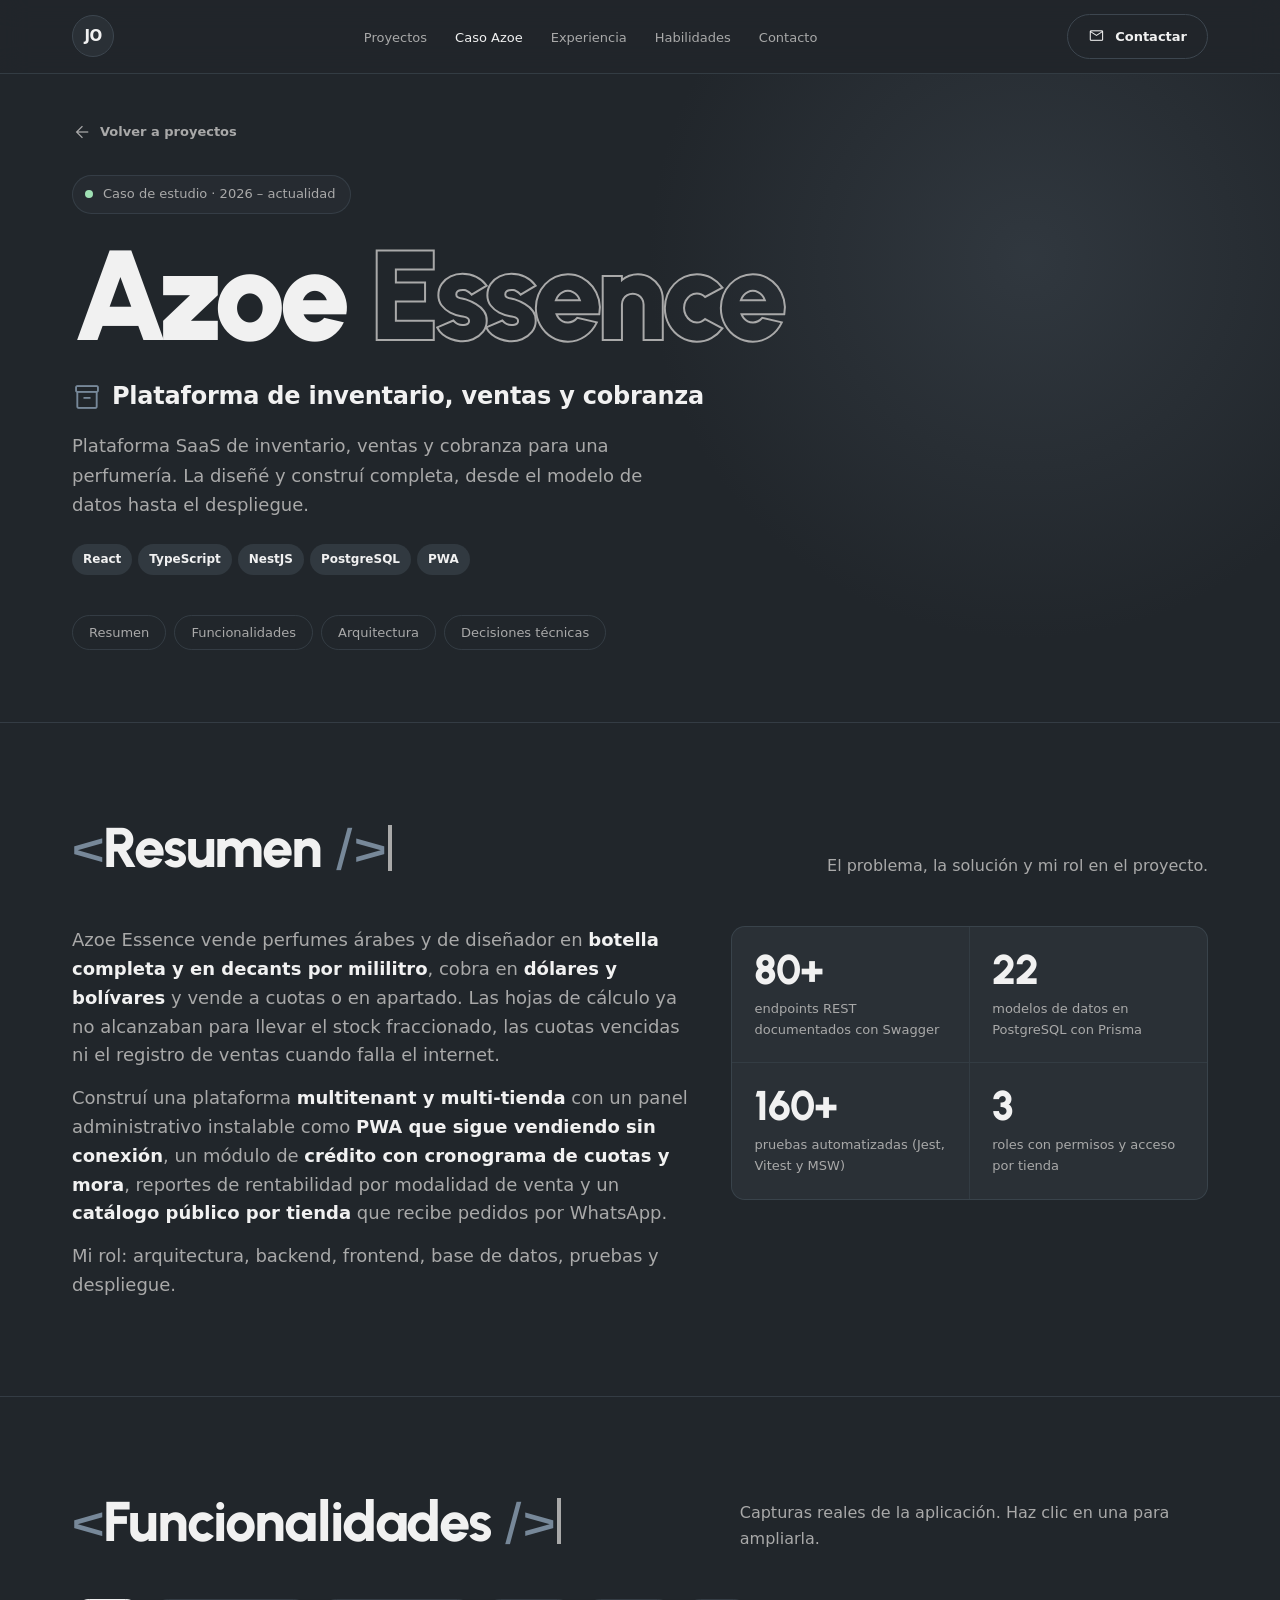
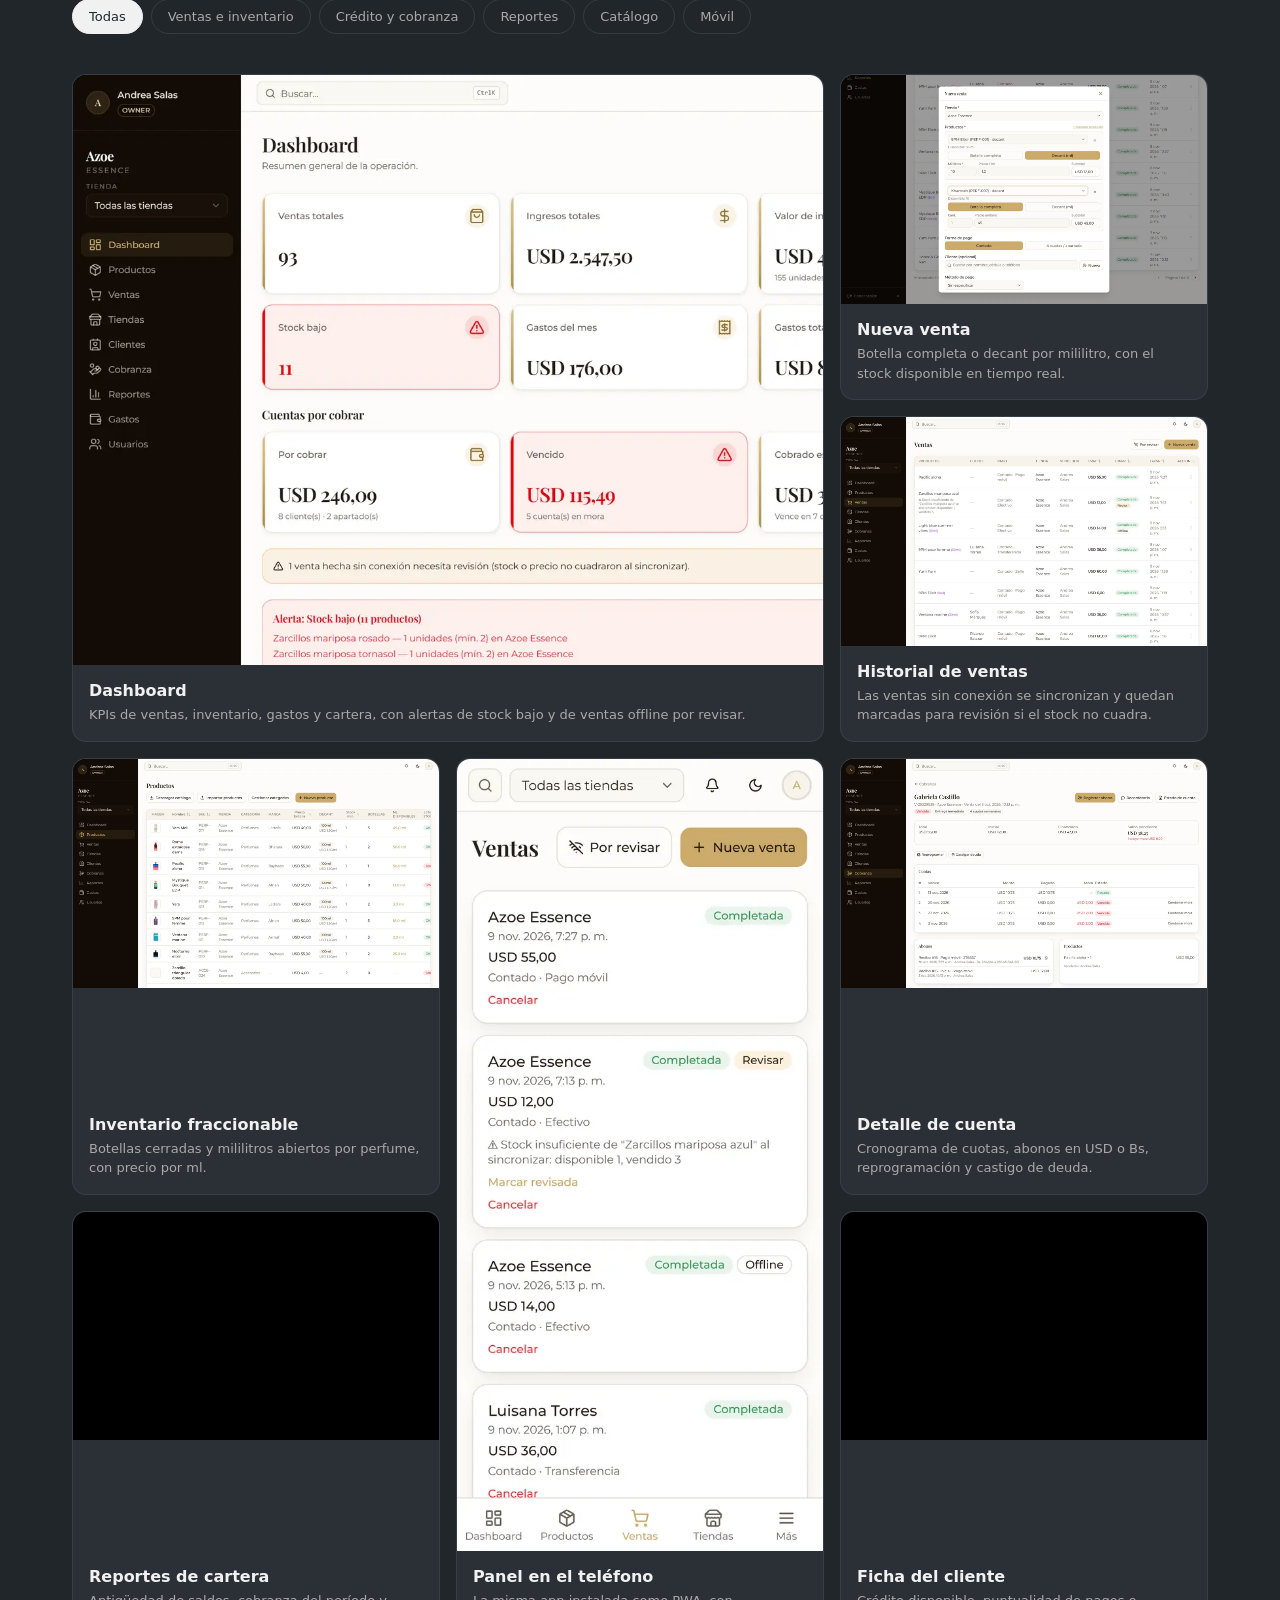
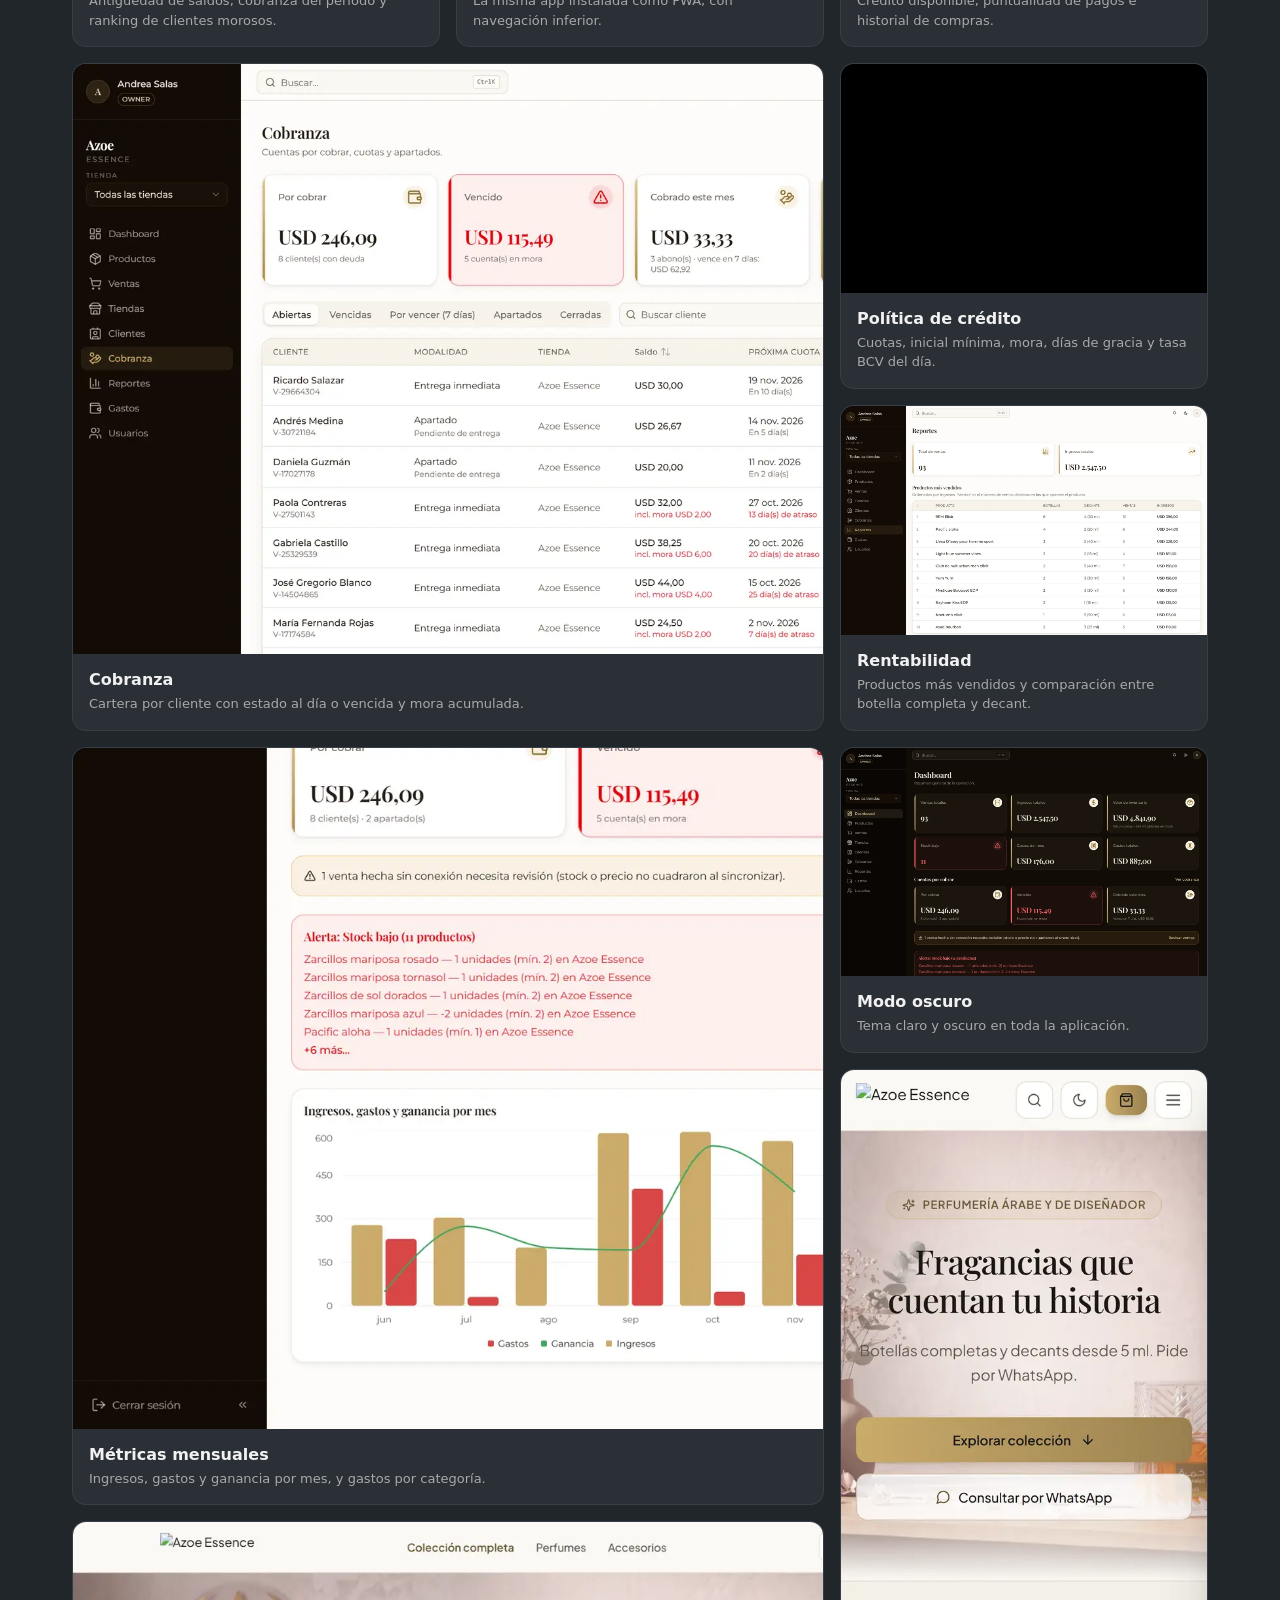
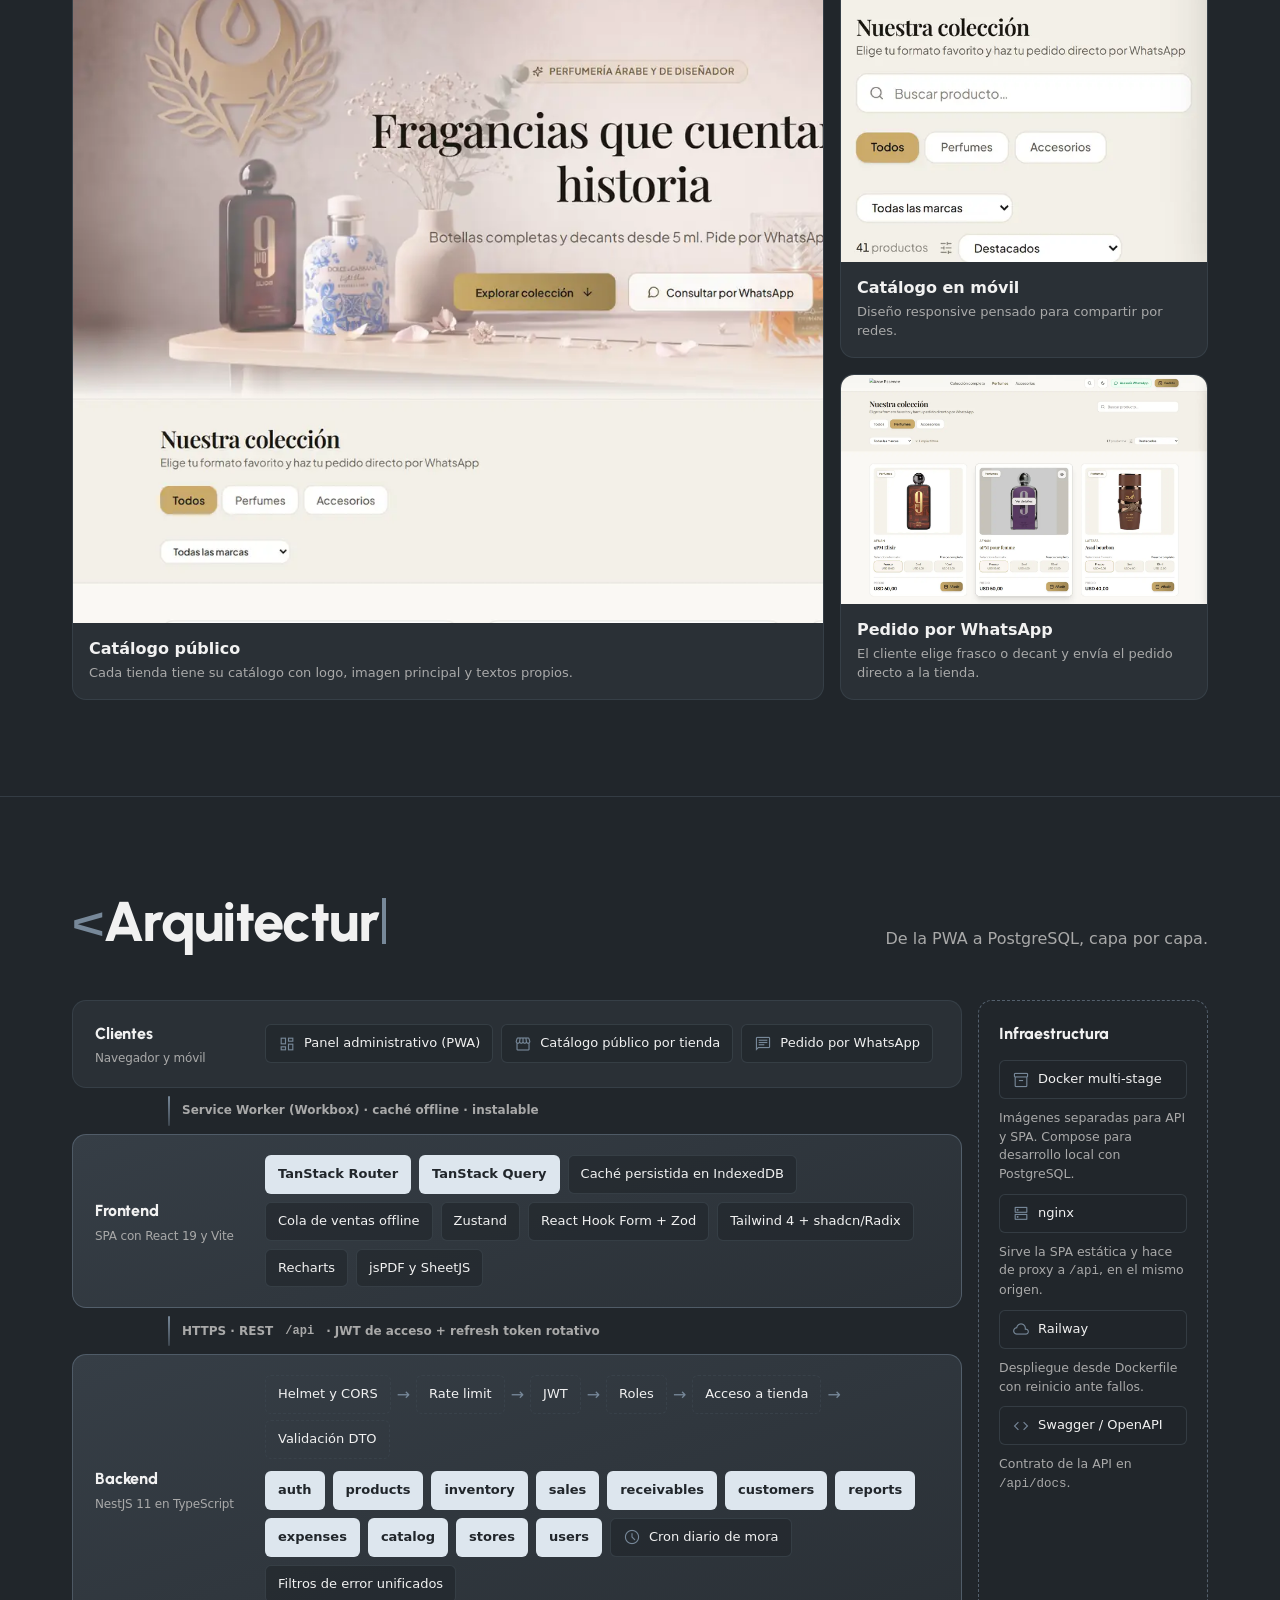
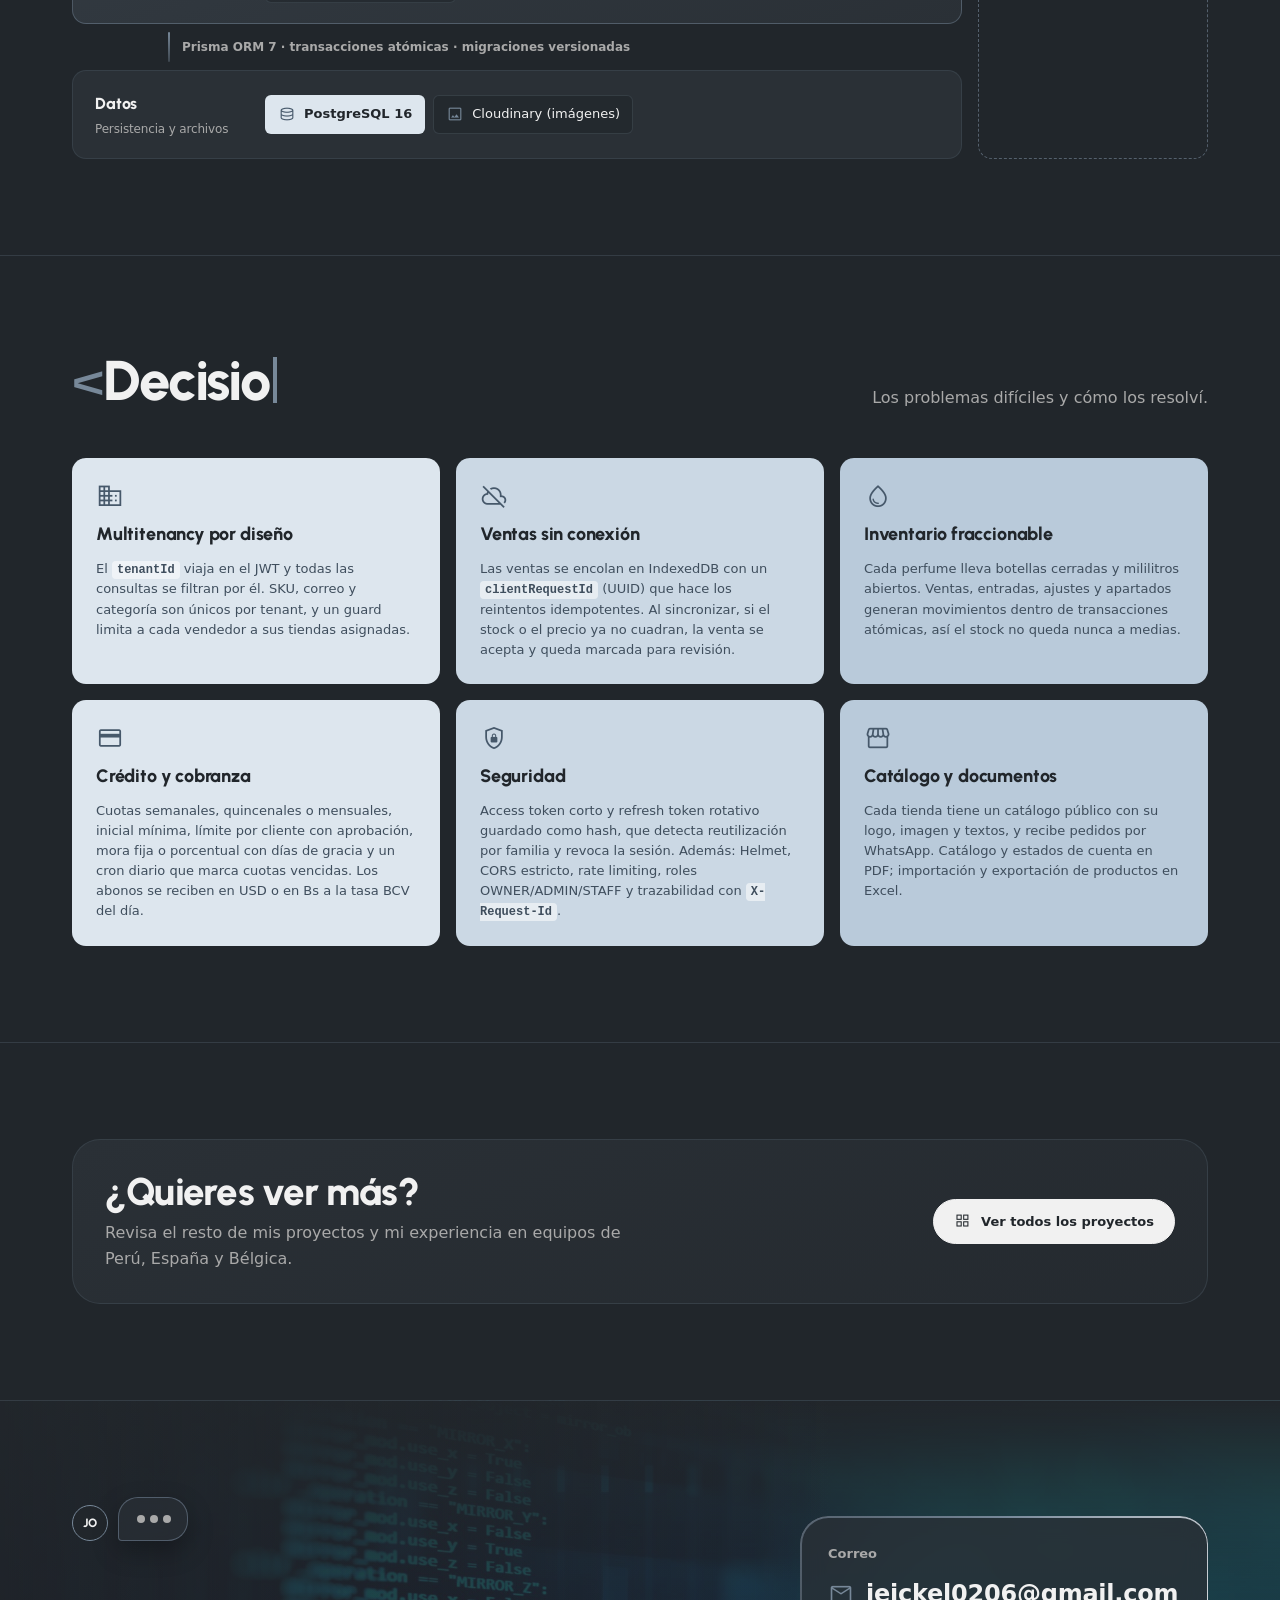
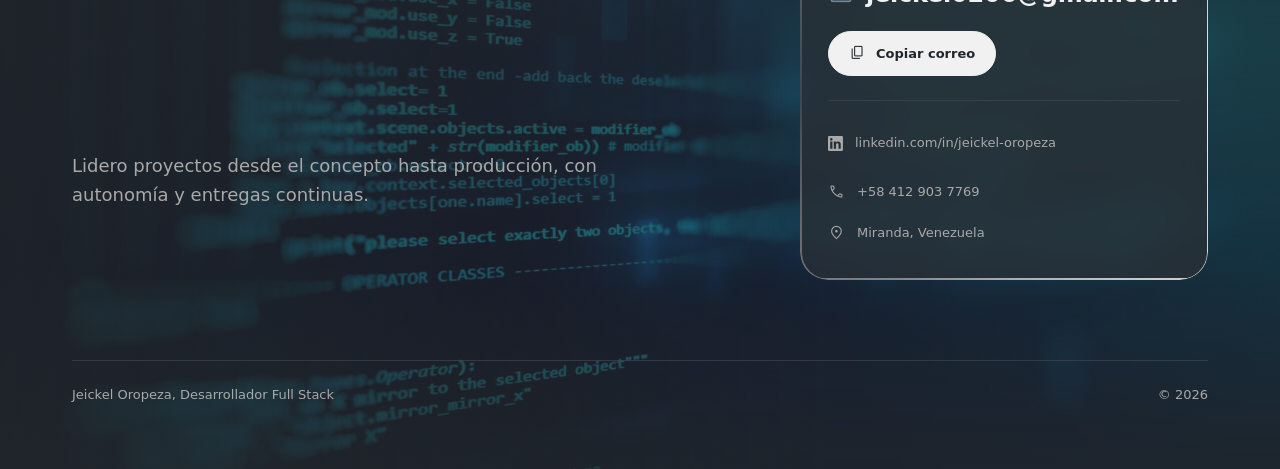
==== commit 5eb80d07: "Usar URLs absolutas para la vista previa al compartir Co-Authored-By: Claude Opus 5.5 <noreply@anthr" ====
--- a/azoe-essence.html
+++ b/azoe-essence.html
@@ -9,7 +9,9 @@
 <meta property="og:type" content="website">
 <meta property="og:title" content="Azoe Essence · Caso de estudio · Jeickel Oropeza">
 <meta property="og:description" content="Caso de estudio: plataforma SaaS multitenant de inventario, ventas offline y cobranza para una perfumería, construida con React, NestJS y PostgreSQL.">
-<meta property="og:image" content="assets/img/retrato.jpg">
+<meta property="og:image" content="https://jeickel-oropeza.github.io/assets/img/azoe/og-azoe.jpg">
+<meta property="og:url" content="https://jeickel-oropeza.github.io/azoe-essence.html">
+<link rel="canonical" href="https://jeickel-oropeza.github.io/azoe-essence.html">
 <link rel="icon" href="data:image/svg+xml,%3Csvg xmlns='http://www.w3.org/2000/svg' viewBox='0 0 64 64'%3E%3Ccircle cx='32' cy='32' r='32' fill='%2321262B'/%3E%3Ctext x='32' y='41' font-family='Arial' font-weight='800' font-size='26' fill='%23F1F1F1' text-anchor='middle'%3EJO%3C/text%3E%3C/svg%3E">
 <link rel="preconnect" href="https://fonts.googleapis.com">
 <link rel="preconnect" href="https://fonts.gstatic.com" crossorigin>
